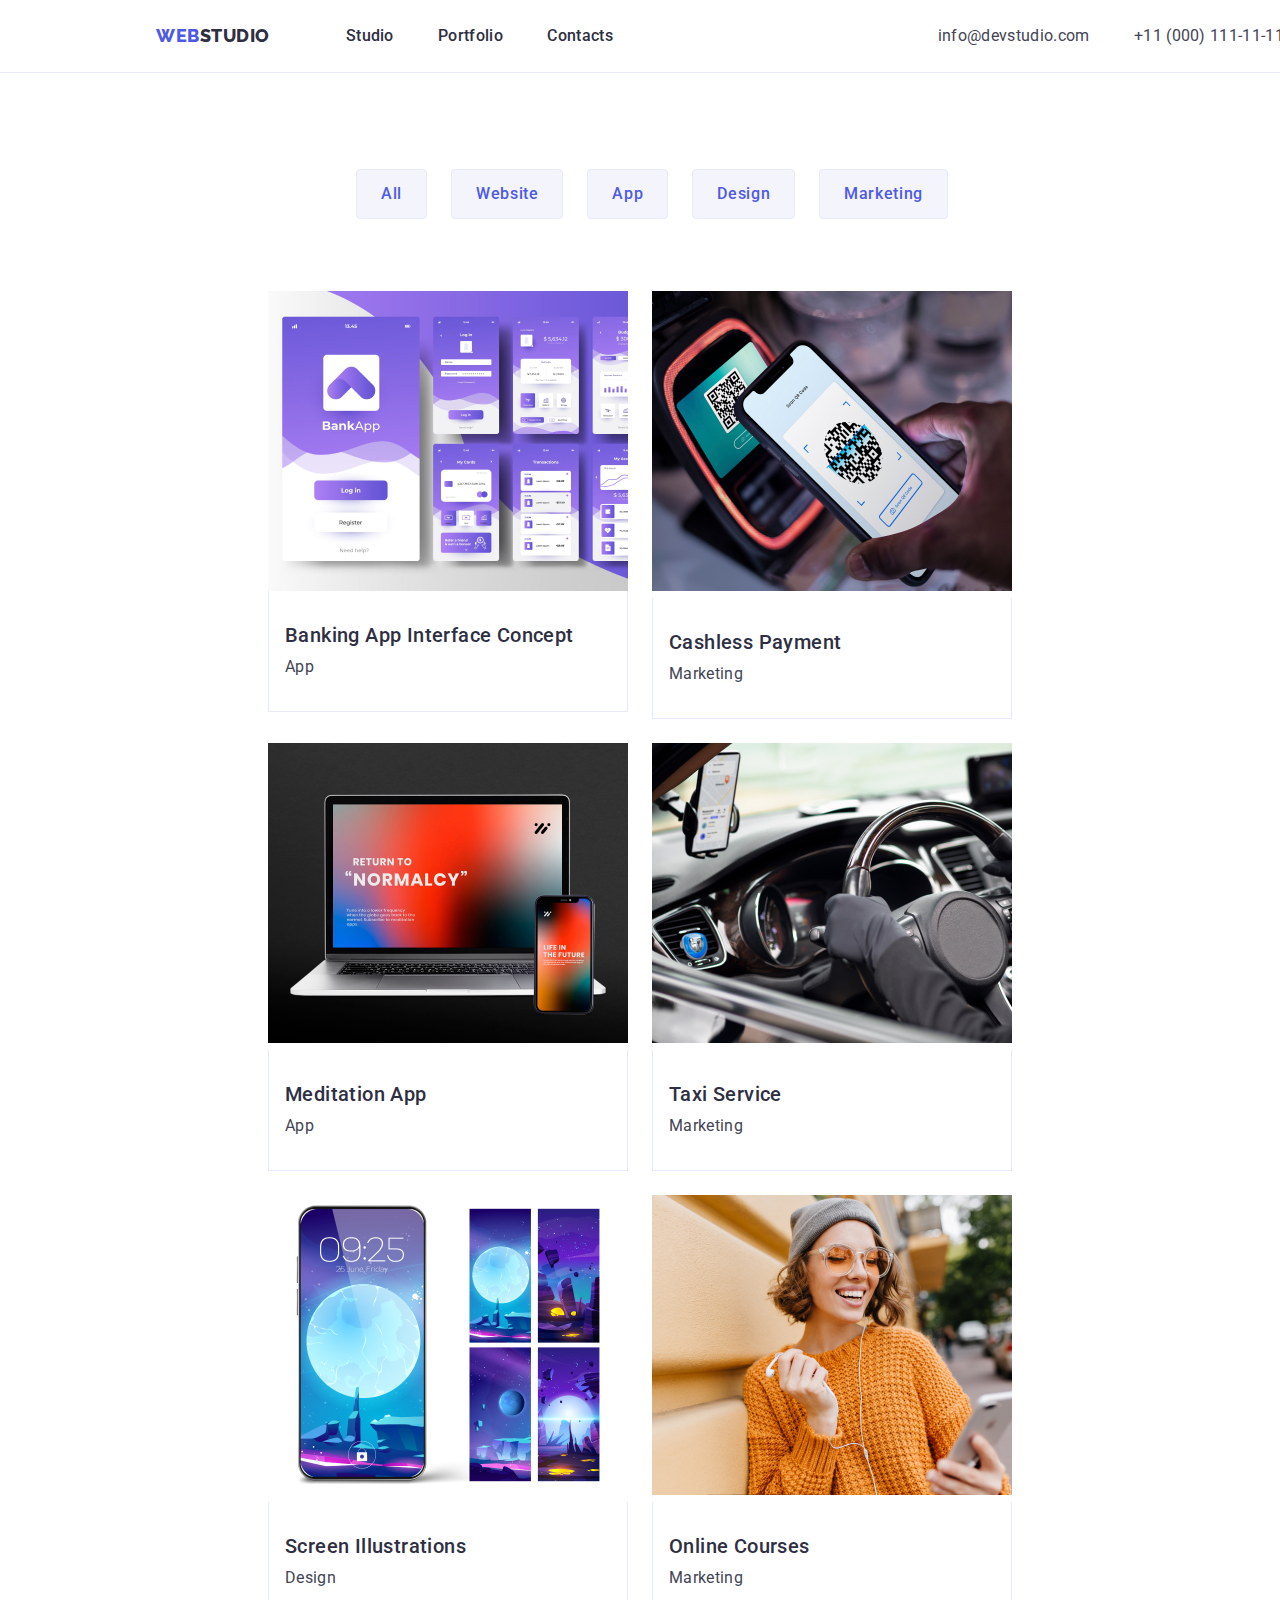
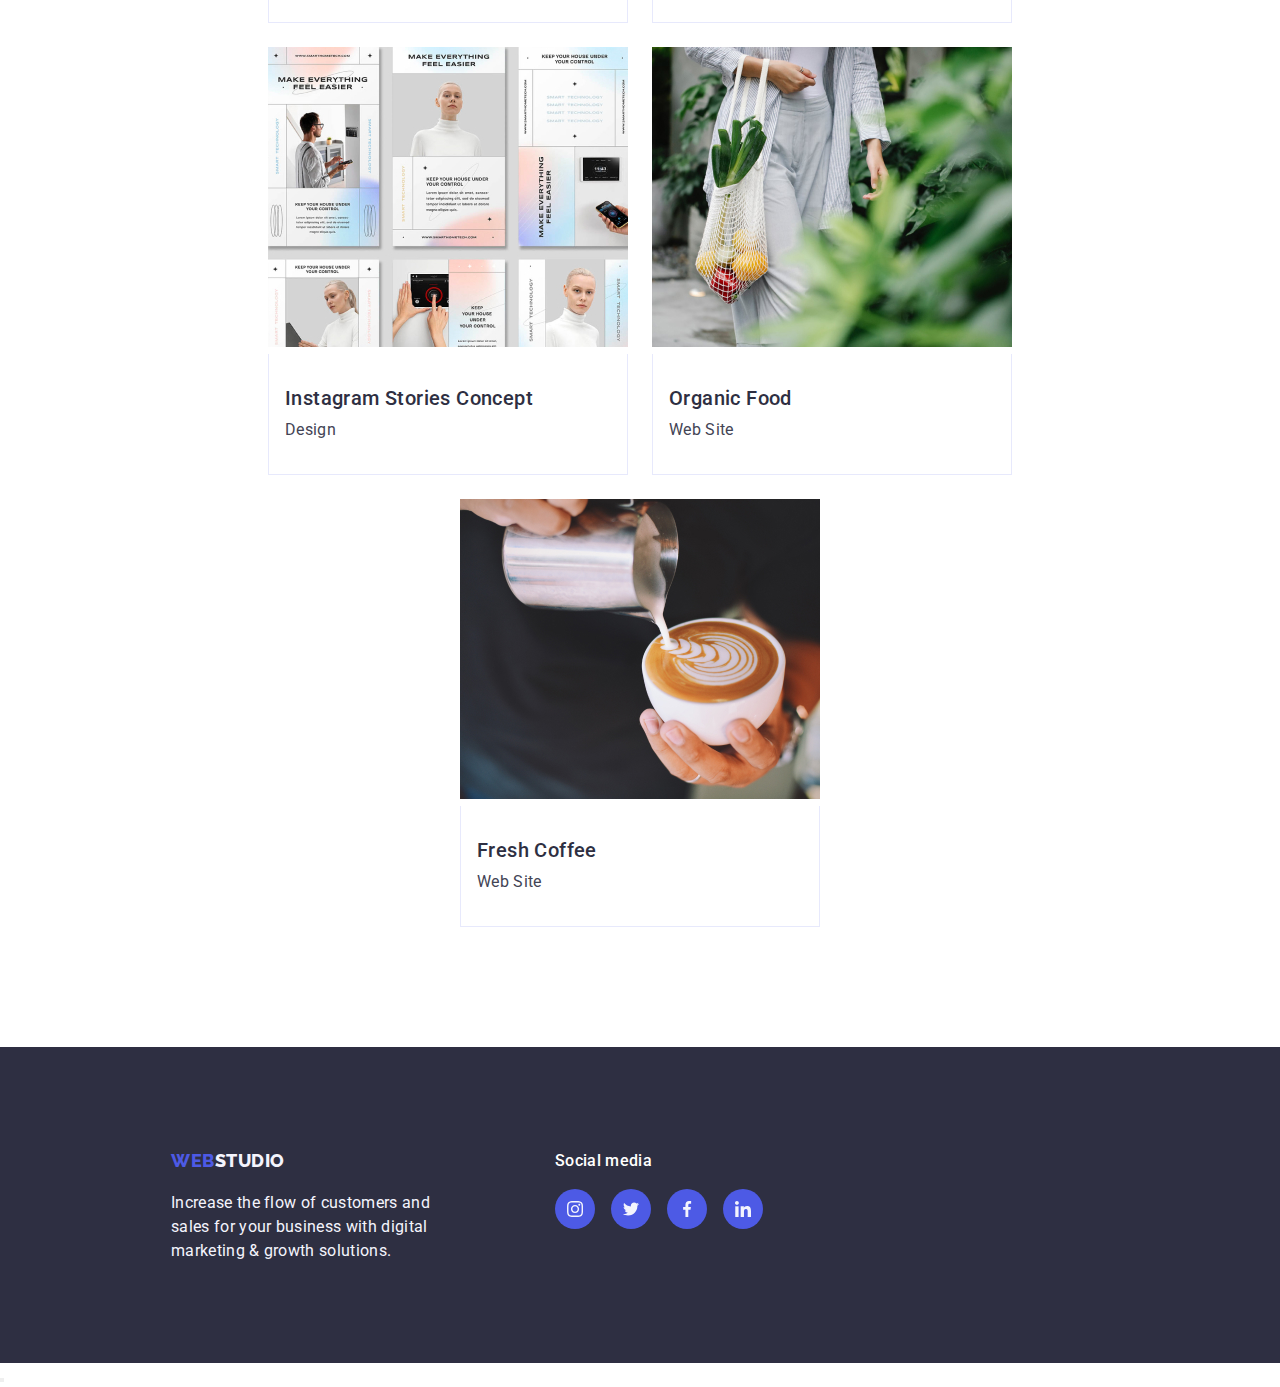
==== portfolio.html @ 7006b58b "portfolio card transition" ====
<!DOCTYPE html>
<html lang="en">

<head>
  <meta charset="UTF-8">
  <meta name="viewport" content="width=device-width, initial-scale=1.0">
  <link rel="stylesheet" href="/css/modern-normalize.css">
  <link rel="stylesheet" href="css/styles.css">

  <link rel="preconnect" href="https://fonts.googleapis.com">
  <link rel="preconnect" href="https://fonts.gstatic.com" crossorigin>
  <link
    href="https://fonts.googleapis.com/css2?family=Roboto:ital,wght@0,400;0,500;0,700;0,900;1,400;1,500;1,700;1,900&display=swap"
    rel="stylesheet">

  <link rel="preconnect" href="https://fonts.googleapis.com">
  <link rel="preconnect" href="https://fonts.gstatic.com" crossorigin>
  <link href="https://fonts.googleapis.com/css2?family=Raleway:wght@400;500;700;800&    display=swap" rel="stylesheet">


  <title>Portfolio</title>

</head>

<body>
  <header>
    <div class="container-header">
      <nav class="navigation-header">
        <a href="./index.html"><span class="navigation-logo-web">Web</span>Studio</a>
        <ul class="navigation-menu">
          <li class="navigation-list">
            <a href="./index.html">Studio</a>
          </li>
          <li class="navigation-list">
            <a href="./portfolio.html">Portfolio</a>
          </li>
          <li class="navigation-list">
            <a href="">Contacts</a>
          </li>
        </ul>
      </nav>
      <address class="address-section">
        <a href="mailto:info@devstudio.com">info@devstudio.com</a>
        <a href="tel:+110001111111">+11 (000) 111-11-11</a>
      </address>
    </div>
  </header>
  <main>
    <article>
      <!-- Filters -->
      <section>
        <ul class="filter">
          <li>
            <button type="button">All</button>
          </li>
          <li>
            <button type="button">Website</button>
          </li>
          <li>
            <button type="button">App</button>
          </li>
          <li>
            <button type="button">Design</button>
          </li>
          <li>
            <button type="button">Marketing</button>
          </li>
        </ul>
      </section>
      <!-- Project Card -->
      <section class="section-card">
        <div class="container">
          <ul class="card-menu">
            <li class="card-list">
              <figure class="card-list-figure">
                <img src="images/row1-a.jpg" alt="Banking App Interface Concept Photo">
                <figcaption>
                  14 Stylish and User-Friendly App Design Concepts · Task Manager App · Calorie Tracker App · Exotic
                  Fruit Ecommerce App · Cloud Storage App
                </figcaption>
              </figure>
              <div class="card-content">
                <h3>Banking App Interface Concept</h3>
                <p>App</p>
              </div>
            </li>
            <li class="card-list">
              <div class="card-list-content">
                <img src="images/row1-b.jpg" alt="Cashless Payment Photo">
                <div class="card-content">
                  <h3>Cashless Payment</h3>
                  <p>Marketing</p>
                </div>
              </div>
            </li>
            <li class="card-list">
              <div class="card-list-content">
                <img src="images/row1-c.jpg" alt="Meditation App Photo">
                <div class="card-content">
                  <h3>Meditation App</h3>
                  <p>App</p>
                </div>
              </div>
            </li>
            <li class="card-list">
              <div class="card-list-content">
                <img src="images/row2-a.jpg" alt="Taxi Service Photo">
                <div class="card-content">
                  <h3>Taxi Service</h3>
                  <p>Marketing</p>
                </div>
              </div>
            </li>
            <li class="card-list">
              <div class="card-list-content">
                <img src="images/row2-b.jpg" alt="Screen Illustrations Photo">
                <div class="card-content">
                  <h3>Screen Illustrations</h3>
                  <p>Design</p>
                </div>
              </div>
            </li>
            <li class="card-list">
              <div class="card-list-content">
                <img src="images/row2-c.jpg" alt="Online Courses Photo">
                <div class="card-content">
                  <h3>Online Courses</h3>
                  <p>Marketing</p>
                </div>
              </div>
            </li>
            <li class="card-list">
              <div class="card-list-content">
                <img src="images/row3-a.jpg" alt="Instagram Stories Concept Photo">
                <div class="card-content">
                  <h3>Instagram Stories Concept</h3>
                  <p>Design</p>
                </div>
              </div>
            </li>
            <li class="card-list">
              <div class="card-list-content">
                <img src="images/row3-b.jpg" alt="Organic Food Photo">
                <div class="card-content">
                  <h3>Organic Food</h3>
                  <p>Web Site</p>
                </div>
              </div>
            </li>
            <li class="card-list">
              <div class="card-list-content">
                <img src="images/row3-c.jpg" alt="Fresh Coffee Photo">
                <div class="card-content">
                  <h3>Fresh Coffee</h3>
                  <p>Web Site</p>
                </div>
              </div>
            </li>
          </ul>
        </div>
      </section>
  </main>
  <footer class="footer">
    <div class="container-footer">
      <div class="footer-box1">
        <a href="./index.html"><span class="footer-logo-web">Web</span>Studio</a>
        <p>Increase the flow of customers and sales for your business with digital marketing & growth solutions.</p>
      </div>

      <div class="footer-box2">
        <ul class="footer-icon-menu">
          <li class="footer-icon-list">
            <p>Social media</p>
            <ul class="footer-media-menu">
              <li class="footer-media-list-icon">
                <svg class="footer-media-icon">
                  <use href="images/icons.svg#instagram 2"></use>
                </svg>
              </li>
              <li class="footer-media-list-icon">
                <svg class="footer-media-icon">
                  <use href="/images/icons.svg#twitter 1"></use>
                </svg>
              </li>
              <li class="footer-media-list-icon">
                <svg class="footer-media-icon">
                  <use href="/images/icons.svg#facebook 1"></use>
                </svg>
              </li>
              <li class="footer-media-list-icon">
                <svg class="footer-media-icon">
                  <use href="/images/icons.svg#linkedin 1"></use>
                </svg>
              </li>
            </ul>
      </div>

      </li>
      </ul>
    </div>
  </footer>
  <div class="modal" data-modal="">
    <div class="modal-content">
      <button class="modal-close" data-modal-close=""></button>
    </div>

  </div>
</body>

</html>
---- css/styles.css ----
*,
*::before,
*::after {
  box-sizing: border-box;
  margin: 0;
  padding: 0;
}

:root {
  --navyblue: #2E2F42;
  --cloud: #f4f4fd;
  --ocean: #404bbf;
  --slate: #434455;
  --iris: #4d5ae5;
  --cornflower: #e7e9fc;
  --lightslate: #8E8F99;
  --green: #31D0AA;

}

body {
  font-family: "Roboto", sans-serif;
  font-size: 16px;
  color: var(--navyblue);
  line-height: 1.5rem;
  letter-spacing: 0.32px;
}

h1,
h2,
h3,
h4,
h5,
h6,
p {
  margin: 0;
  padding: 0;
}

.section {
  padding: 120px 0;
}

.container {
  padding: 0px 156px;
  max-width: 1440px;
  margin: 0 auto;
}

.address-section a:last-child,
.feature-list:last-child {
  margin-right: 0;
}

.feature-menu,
.services-menu,
.team-menu,
.customer-menu,
.card-menu,
.filter-menu {
  display: flex;
  flex-wrap: wrap;
  list-style: none;
  justify-content: center;
  align-items: flex-start;
  gap: 24px;
}

.feature-list,
.card-list,
.team-list {
  flex-basis: calc((100% - 72px) / 4);
}

/* Header: Navigation container section  */
.container-header {
  display: flex;
  border-bottom: 1px solid var(--cornflower);
  padding: 24px 156px;
  width: 1440px;
  margin: 0 auto;
}

.navigation-header {
  display: flex;
}

/* Navigation Section  */
.navigation-header>a {
  color: var(--navyblue);
  text-decoration: none;
  font-family: Raleway;
  font-size: 18px;
  font-weight: 800;
  line-height: 1.313rem;
  letter-spacing: 0.54px;
  text-transform: uppercase;
  margin-right: 76px;
}

.navigation-logo-web {
  color: var(--iris, #4d5ae5);
  font-family: Raleway;
  font-size: 18px;
  font-weight: 800;
  line-height: 1.313em;
  letter-spacing: 0.54px;
  text-transform: uppercase;
}

.navigation-menu {
  list-style: none;
}

.navigation-list {
  display: inline-block;
}

.navigation-list:not(:last-child) {
  margin-right: 40px;
}

.navigation-list a {
  text-decoration: none;
  color: var(--navyblue, #2e2f42);
  font-weight: 500;
}

.navigation-list a:hover {
  color: var(--ocean, #404bbf);
}

.address-section {
  margin-left: auto;
}

.address-section a {
  color: var(--slate, #434455);
  font-style: normal;
  line-height: 1.5rem;
  letter-spacing: 0.32px;
  text-decoration: none;
  margin-right: 40px;
}

.address-section a:hover {
  color: var(--ocean, #404bbf);
}

/* Hero container section  */
.section-hero {
  background: linear-gradient(rgba(46, 47, 66, .70),
      rgba(46, 47, 66, .70)),
    url('/images/people-office.jpg');
  background-size: cover;
  background-repeat: no-repeat;
  padding: 188px 0;
}

.hero {
  justify-content: center;
  text-align: center;
  align-items: center;
}

.hero-title {
  text-align: center;
  font-size: 56px;
  font-weight: 700;
  line-height: 3.75rem;
  letter-spacing: 1.12px;
  text-transform: capitalize;
  color: var(--white, #fff);
  margin-bottom: 48px;
}

.hero-title span {
  text-transform: lowercase;
}

.hero-button {
  color: var(--white, #fff);
  font-family: "Roboto", sans-serif;
  font-size: 16px;
  font-weight: 500;
  line-height: 1.5rem;
  letter-spacing: 0.64px;
  border-radius: 4px;
  border-style: none;
  background-color: var(--iris);
  box-shadow: 0px 4px 4px 0px rgba(0, 0, 0, 0.15);
  cursor: pointer;
  padding: 16px 32px;
  text-transform: capitalize;
  left: 636px;
}

.hero-button:hover {
  background: var(--ocean);
}

/* Index: Section 1 (Feature) */
.section-feature {
  padding-top: 120px;
}

.container-feature-icon {
  background-color: var(--cloud);
  text-align: center;
}

.feature-icons {
  width: 64px;
  height: 64px;
  margin: 24px 0px;
}

.feature-list h3 {
  color: var(--navyblue);
  font-size: 20px;
  font-weight: 500;
  letter-spacing: 0.4px;
  text-align: left;
  margin: 8px 0;
}

.feature-list p {
  color: var(--slate, #434455);
  margin: 8px 0px 0px;
}

/* Index: Section 2 (What we are doing) */
.services {
  padding-bottom: 120px;
}

.services-title {
  font-size: 36px;
  font-weight: 700;
  line-height: 2.5em;
  letter-spacing: 0.72px;
  text-align: center;
  margin-bottom: 72px;
  text-transform: capitalize;
}

.services-list {
  flex-shrink: 1;
  flex-basis: calc((100% - 72px) / 3);
}

.services-list img {
  border: 1px solid var(--CORNFLOWER, #E7E9FC);
  width: 360px;
}

/* Index: Section 3 (Our Team) */
.section-team {
  text-align: center;
  background-color: var(--cloud);
  padding: 120px 0px;
}

.team-title {
  font-size: 36px;
  font-weight: 700;
  line-height: 2.5rem;
  letter-spacing: 0.72px;
  margin-bottom: 72px;
  text-align: center;
  text-transform: capitalize;
}

.team-list {
  border-radius: 0px 0px 4px 4px;
  background: var(--white, #fff);
  box-shadow: 0px 2px 1px 0px rgba(46, 47, 66, 0.08),
    0px 1px 1px 0px rgba(46, 47, 66, 0.16),
    0px 1px 6px 0px rgba(46, 47, 66, 0.08);
}


.team-list h3 {
  margin-top: 32px;
  font-size: 20px;
  font-weight: 500;
  letter-spacing: 0.4px;
}

.team-list p {
  margin: 8px 0px;
  color: var(--slate);
}


.social-media-menu {
  list-style: none;
  display: flex;
  justify-content: center;
  align-items: center;
  gap: 24px;
  padding-bottom: 32px;
}

.social-media-list-icon {
  background-color: var(--iris);
  border-radius: 50%;
}

.social-media-list-icon:hover {
  background: var(--ocean);
  cursor: pointer;
}

.social-media-icon {
  display: flex;
  width: 40px;
  height: 40px;
  padding: 12px;
  fill: var(--cloud);
}

.social-media-icon:last-child {
  margin-right: 0px;
}

/* Index: Section Customers */
.customer-title {
  font-size: 36px;
  font-weight: 700;
  line-height: 2.5em;
  letter-spacing: 0.72px;
  text-align: center;
  margin-bottom: 72px;
  text-transform: capitalize;
}

.customer-list {
  flex-basis: calc((100% - 120px) / 6);
}

.customer-icon {
  width: 168px;
  height: 88px;
  border-radius: 4px;
  border: 1px solid var(--lightslate);
  fill: var(--lightslate);
}

.customer-icon:hover {
  border: 1px solid var(--ocean);
  fill: var(--ocean);
}

/* Portfolio: Project Card Section */
.filter {
  display: flex;
  list-style-type: none;
  width: 100%;
  padding: 96px 15px 72px;
  justify-content: center;
  align-items: center;
  margin: 0;
}

.filter button {
  cursor: pointer;
  border-radius: 4px;
  border: 1px solid var(--cornflower, #e7e9fc);
  background: var(--cloud, #f4f4fd);
  padding: 12px 24px;
  margin-left: 24px;
  text-align: center;
  color: var(--iris, #4d5ae5);
  font-family: "Roboto", sans-serif;
  font-size: 16px;
  font-weight: 500;
  line-height: 1.5rem;
  letter-spacing: 0.64px;
}

.filter button:hover {
  color: var(--white, #fff);
  border-radius: 4px;
  background: var(--ocean, #404bbf);
  box-shadow: 0px 2px 2px 0px rgba(0, 0, 0, 0.12),
    0px 2px 1px 0px rgba(0, 0, 0, 0.08), 0px 3px 1px 0px rgba(0, 0, 0, 0.1);
}

.section-card {
  padding-bottom: 120px;
}

.card-list {}

.card-list img {
  width: 360px;
}

.card-list:hover {
  cursor: pointer;
  background: var(--WHITE, #FFF);
  box-shadow: 0px 2px 1px 0px rgba(46, 47, 66, 0.08), 0px 1px 1px 0px rgba(46, 47, 66, 0.16), 0px 1px 6px 0px rgba(46, 47, 66, 0.08);
}

.card-list-figure {
  position: relative;
  width: 100%;
  height: 300px;
  overflow: hidden;
}

.card-list-figure figcaption {
  position: absolute;
  top: 0;
  left: 0;
  width: 100%;
  height: 100%;
  background-color: rgba(77, 90, 229, 1);
  padding: 0 32px;
  color: var(--cloud);
  text-align: left;
  align-items: center;
  display: flex;
  transition: transform 1s ease-out;
  transform: translateY(100%);
}

.card-list:hover figcaption {
  transform: translateY(0);
}
.card-content {
  border-left: 1px solid var(--cornflower, #e7e9fc);
  border-right: 1px solid var(--cornflower, #e7e9fc);
  border-bottom: 1px solid var(--cornflower, #e7e9fc);
  background: var(--white, #fff);
  padding: 32px 16px;
}

.card-content h3 {
  font-size: 20px;
  font-weight: 500;
  letter-spacing: 0.4px;
}

.card-content p {
  padding-top: 8px;
  color: var(--slate);
}

.footer {
  display: flex;
  background-color: var(--navyblue);
  padding: 101.5px 15px 100px;
}

.container-footer {
  display: flex;
  padding: 0 156px;
  width: 1440px;
  margin: 0 auto;
}

.footer-logo-web {
  color: var(--iris, #4d5ae5);
  font-family: Raleway;
  font-size: 18px;
  font-style: normal;
  font-weight: 800;
  line-height: 1.313em;
  letter-spacing: 0.54px;
  text-transform: uppercase;
}

.footer-box1>a {
  color: var(--cloud, #f4f4fd);
  font-family: Raleway;
  font-size: 18px;
  font-weight: 800;
  line-height: 1.313rem;
  letter-spacing: 0.54px;
  text-transform: uppercase;
  text-decoration: none;
}

.container-footer p {
  color: var(--cloud);
  text-decoration: none;
  width: 264px;
  text-align: left;
  margin-top: 17.5px;
}

.footer-container {
  display: flex;
  color: var(--cloud);
}

.footer-icon-menu {
  display: flex;
  list-style: none;
  justify-content: center;
  align-items: flex-start;
}

.footer-icon-list p {
  color: var(--WHITE, #FFF);
  font-weight: 500;
  letter-spacing: 0.32px;
  margin: 0 120px 16px;
}

.footer-box2 {
  width: 264px;
  margin-left: 120px;
}

.footer-media-menu {
  display: flex;
  list-style: none;
  align-items: center;
  align-content: center;
  gap: 16px;
  margin-left: 120px;

}

.footer-media-list-icon {
  align-items: center;
  border-radius: 50%;
  background-color: var(--iris);
}

.footer-media-list-icon:hover {
  background: var(--green);
  cursor: pointer;
}

.footer-media-icon {
  display: flex;
  width: 40px;
  height: 40px;
  padding: 12px 12px;
  fill: var(--cloud);
}
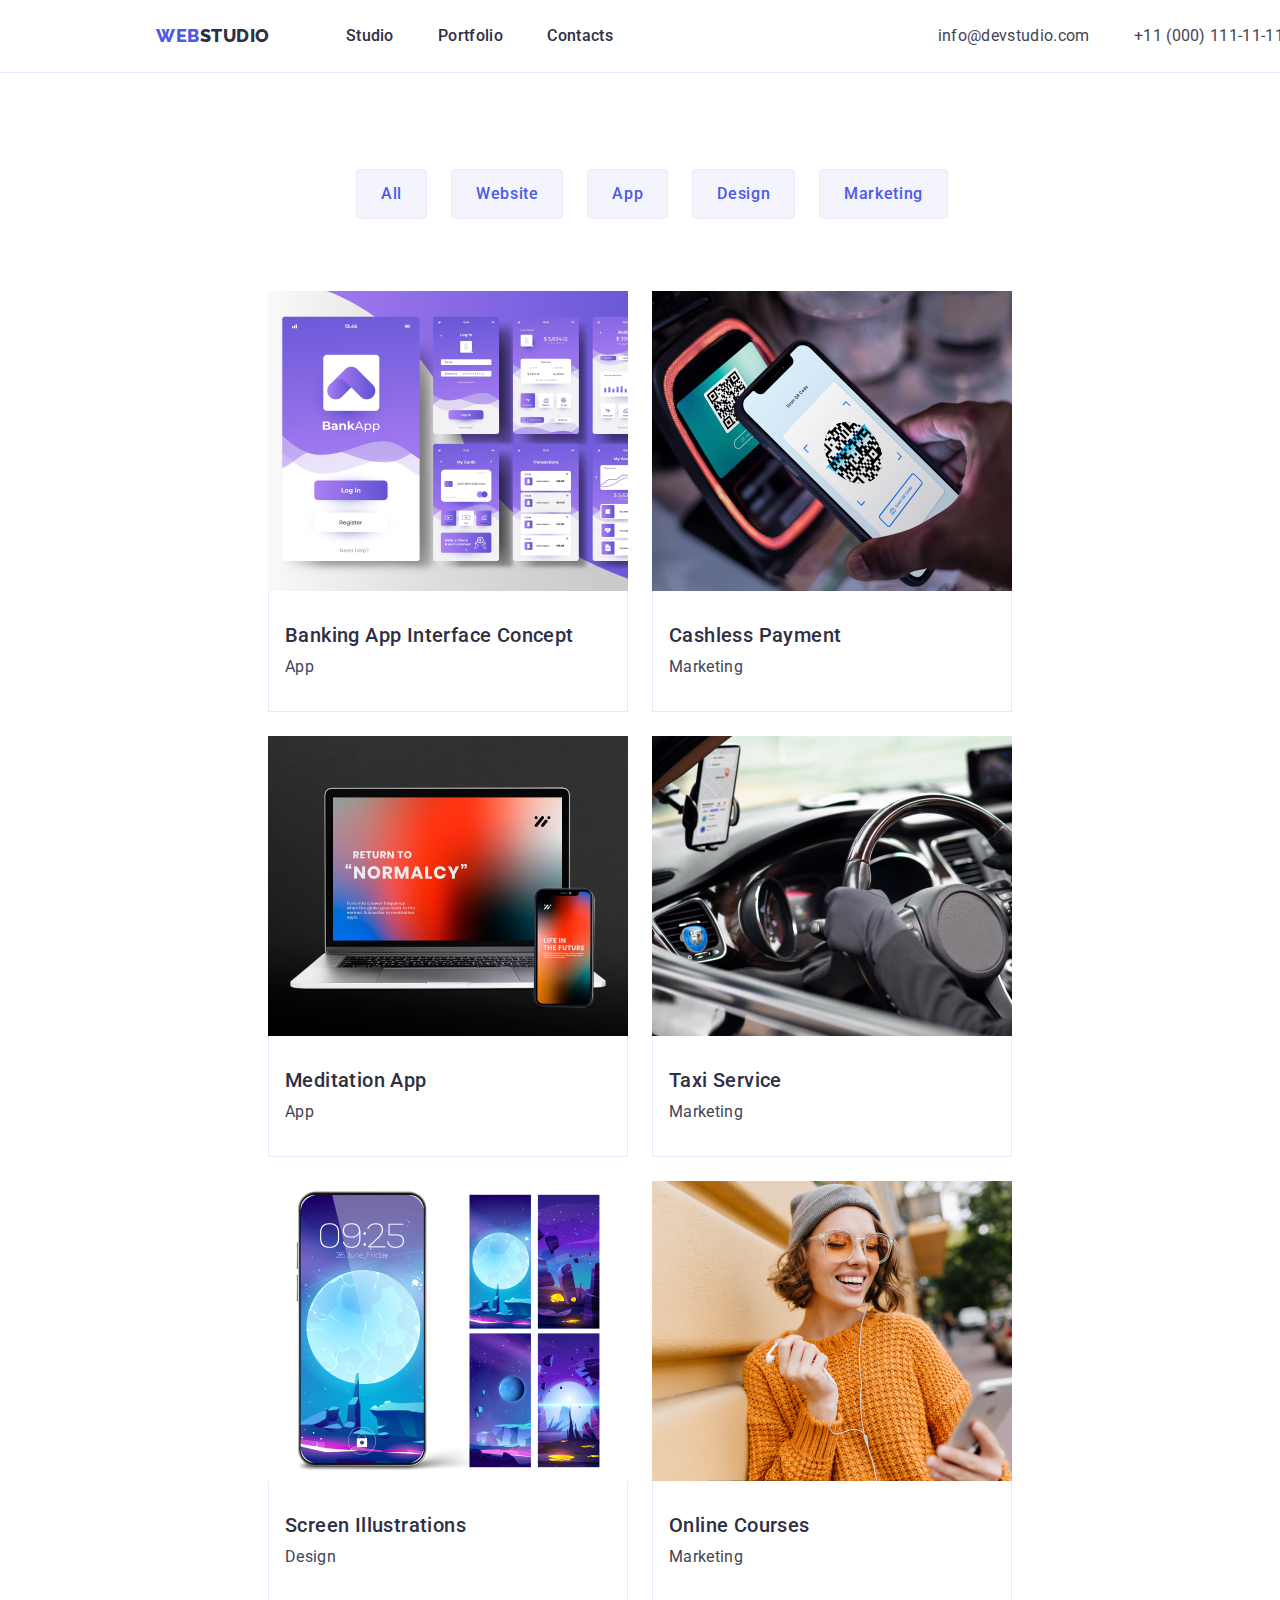
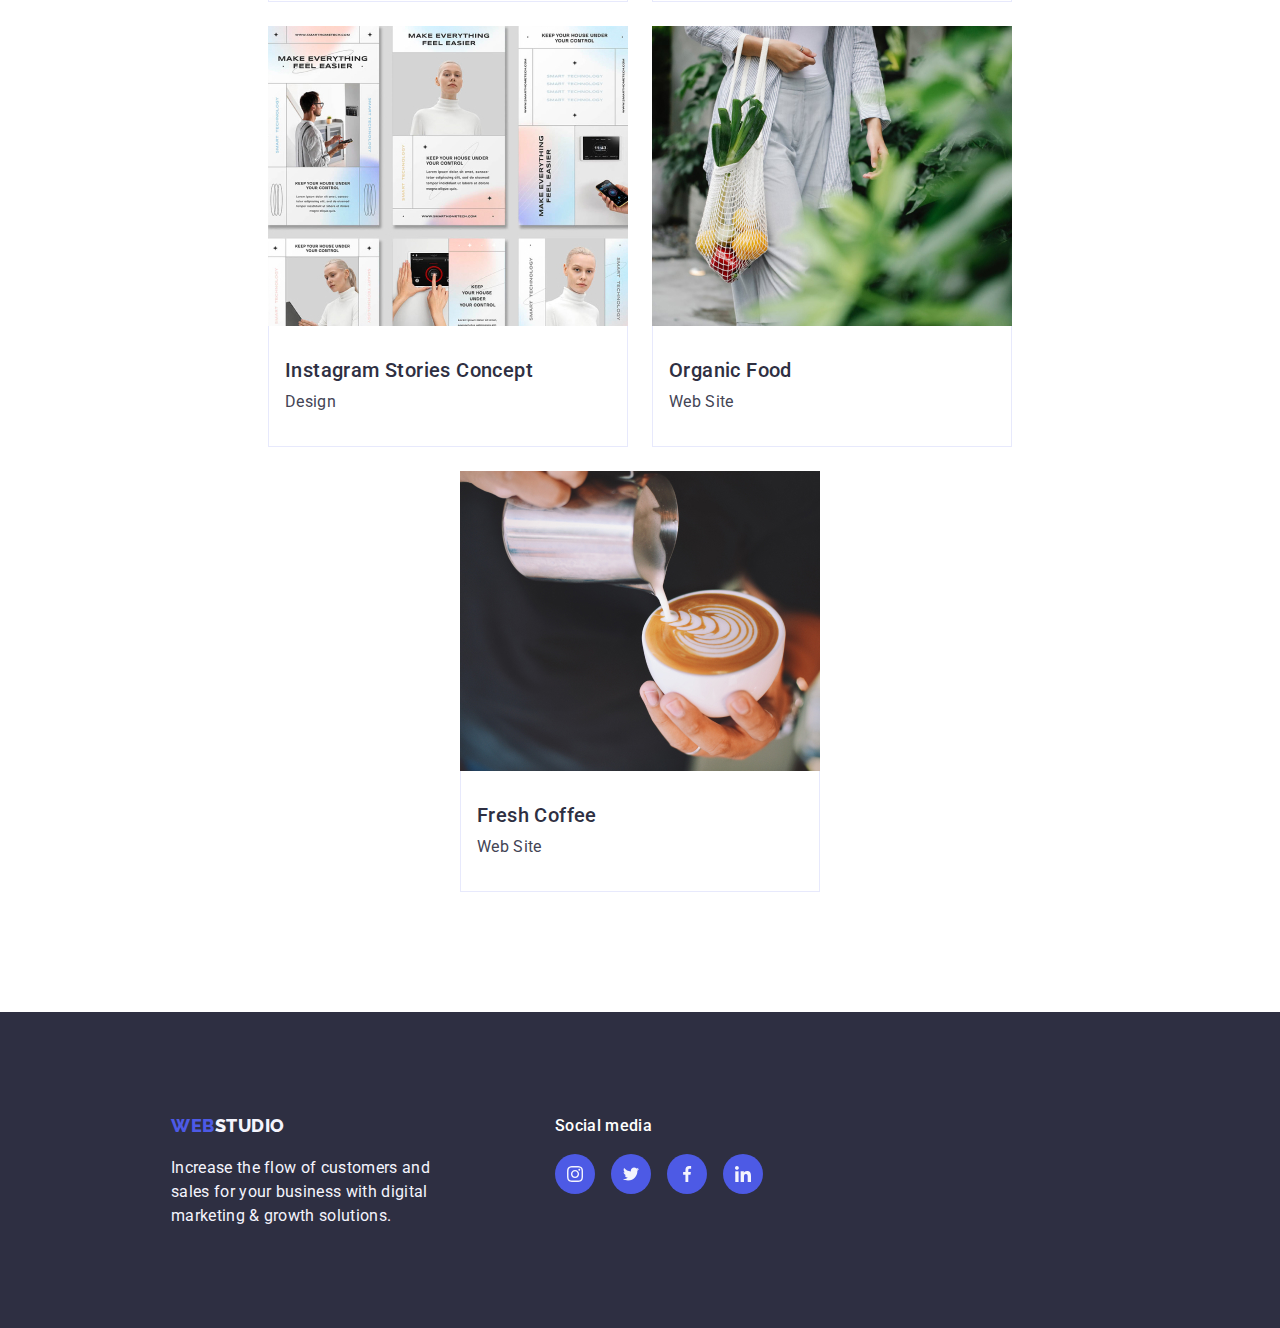
==== commit 43d3f24d: "modal transition" ====
--- a/portfolio.html
+++ b/portfolio.html
@@ -85,76 +85,113 @@
               </div>
             </li>
             <li class="card-list">
-              <div class="card-list-content">
+              <figure class="card-list-figure">
                 <img src="images/row1-b.jpg" alt="Cashless Payment Photo">
-                <div class="card-content">
-                  <h3>Cashless Payment</h3>
-                  <p>Marketing</p>
-                </div>
-              </div>
-            </li>
-            <li class="card-list">
-              <div class="card-list-content">
+                <figcaption>
+                  14 Stylish and User-Friendly App Design Concepts · Task Manager App · Calorie Tracker App · Exotic
+                  Fruit Ecommerce App · Cloud Storage App
+                </figcaption>
+              </figure>
+              <div class="card-content">
+                <h3>Cashless Payment</h3>
+                <p>Marketing</p>
+              </div>
+
+            </li>
+            <li class="card-list">
+              <figure class="card-list-figure">
                 <img src="images/row1-c.jpg" alt="Meditation App Photo">
-                <div class="card-content">
-                  <h3>Meditation App</h3>
-                  <p>App</p>
-                </div>
-              </div>
-            </li>
-            <li class="card-list">
-              <div class="card-list-content">
+                <figcaption>
+                  14 Stylish and User-Friendly App Design Concepts · Task Manager App · Calorie Tracker App · Exotic
+                  Fruit Ecommerce App · Cloud Storage App
+                </figcaption>
+              </figure>
+              <div class="card-content">
+                <h3>Meditation App</h3>
+                <p>App</p>
+              </div>
+            </li>
+            <li class="card-list">
+              <figure class="card-list-figure">
                 <img src="images/row2-a.jpg" alt="Taxi Service Photo">
-                <div class="card-content">
-                  <h3>Taxi Service</h3>
-                  <p>Marketing</p>
-                </div>
-              </div>
-            </li>
-            <li class="card-list">
-              <div class="card-list-content">
+                <figcaption>
+                  14 Stylish and User-Friendly App Design Concepts · Task Manager App · Calorie Tracker App · Exotic
+                  Fruit Ecommerce App · Cloud Storage App
+                </figcaption>
+              </figure>
+              <div class="card-content">
+                <h3>Taxi Service</h3>
+                <p>Marketing</p>
+              </div>
+
+            </li>
+            <li class="card-list">
+              <figure class="card-list-figure">
                 <img src="images/row2-b.jpg" alt="Screen Illustrations Photo">
-                <div class="card-content">
-                  <h3>Screen Illustrations</h3>
-                  <p>Design</p>
-                </div>
-              </div>
-            </li>
-            <li class="card-list">
-              <div class="card-list-content">
+                <figcaption>
+                  14 Stylish and User-Friendly App Design Concepts · Task Manager App · Calorie Tracker App · Exotic
+                  Fruit Ecommerce App · Cloud Storage App
+                </figcaption>
+              </figure>
+              <div class="card-content">
+                <h3>Screen Illustrations</h3>
+                <p>Design</p>
+              </div>
+
+            </li>
+            <li class="card-list">
+              <figure class="card-list-figure">
                 <img src="images/row2-c.jpg" alt="Online Courses Photo">
-                <div class="card-content">
-                  <h3>Online Courses</h3>
-                  <p>Marketing</p>
-                </div>
-              </div>
-            </li>
-            <li class="card-list">
-              <div class="card-list-content">
+                <figcaption>
+                  14 Stylish and User-Friendly App Design Concepts · Task Manager App · Calorie Tracker App · Exotic
+                  Fruit Ecommerce App · Cloud Storage App
+                </figcaption>
+              </figure>
+              <div class="card-content">
+                <h3>Online Courses</h3>
+                <p>Marketing</p>
+              </div>
+            </li>
+            <li class="card-list">
+              <figure class="card-list-figure">
                 <img src="images/row3-a.jpg" alt="Instagram Stories Concept Photo">
-                <div class="card-content">
-                  <h3>Instagram Stories Concept</h3>
-                  <p>Design</p>
-                </div>
-              </div>
-            </li>
-            <li class="card-list">
-              <div class="card-list-content">
+                <figcaption>
+                  14 Stylish and User-Friendly App Design Concepts · Task Manager App · Calorie Tracker App · Exotic
+                  Fruit Ecommerce App · Cloud Storage App
+                </figcaption>
+              </figure>
+              <div class="card-content">
+                <h3>Instagram Stories Concept</h3>
+                <p>Design</p>
+              </div>
+
+            </li>
+            <li class="card-list">
+              <figure class="card-list-figure">
                 <img src="images/row3-b.jpg" alt="Organic Food Photo">
-                <div class="card-content">
-                  <h3>Organic Food</h3>
-                  <p>Web Site</p>
-                </div>
-              </div>
-            </li>
-            <li class="card-list">
-              <div class="card-list-content">
+                <figcaption>
+                  14 Stylish and User-Friendly App Design Concepts · Task Manager App · Calorie Tracker App · Exotic
+                  Fruit Ecommerce App · Cloud Storage App
+                </figcaption>
+              </figure>
+              <div class="card-content">
+                <h3>Organic Food</h3>
+                <p>Web Site</p>
+              </div>
+            </li>
+            <li class="card-list">
+              <figure class="card-list-figure">
                 <img src="images/row3-c.jpg" alt="Fresh Coffee Photo">
-                <div class="card-content">
-                  <h3>Fresh Coffee</h3>
-                  <p>Web Site</p>
-                </div>
-              </div>
+                <figcaption>
+                  14 Stylish and User-Friendly App Design Concepts · Task Manager App · Calorie Tracker App · Exotic
+                  Fruit Ecommerce App · Cloud Storage App
+                </figcaption>
+              </figure>
+              <div class="card-content">
+                <h3>Fresh Coffee</h3>
+                <p>Web Site</p>
+              </div>
+
             </li>
           </ul>
         </div>
@@ -174,22 +211,22 @@
             <ul class="footer-media-menu">
               <li class="footer-media-list-icon">
                 <svg class="footer-media-icon">
-                  <use href="images/icons.svg#instagram 2"></use>
-                </svg>
-              </li>
-              <li class="footer-media-list-icon">
-                <svg class="footer-media-icon">
-                  <use href="/images/icons.svg#twitter 1"></use>
-                </svg>
-              </li>
-              <li class="footer-media-list-icon">
-                <svg class="footer-media-icon">
-                  <use href="/images/icons.svg#facebook 1"></use>
-                </svg>
-              </li>
-              <li class="footer-media-list-icon">
-                <svg class="footer-media-icon">
-                  <use href="/images/icons.svg#linkedin 1"></use>
+                  <use href="./images/icons.svg#instagram 2"></use>
+                </svg>
+              </li>
+              <li class="footer-media-list-icon">
+                <svg class="footer-media-icon">
+                  <use href="./images/icons.svg#twitter 1"></use>
+                </svg>
+              </li>
+              <li class="footer-media-list-icon">
+                <svg class="footer-media-icon">
+                  <use href="./images/icons.svg#facebook 1"></use>
+                </svg>
+              </li>
+              <li class="footer-media-list-icon">
+                <svg class="footer-media-icon">
+                  <use href="./images/icons.svg#linkedin 1"></use>
                 </svg>
               </li>
             </ul>
@@ -199,12 +236,6 @@
       </ul>
     </div>
   </footer>
-  <div class="modal" data-modal="">
-    <div class="modal-content">
-      <button class="modal-close" data-modal-close=""></button>
-    </div>
-
-  </div>
 </body>
 
 </html>--- a/css/styles.css
+++ b/css/styles.css
@@ -15,7 +15,8 @@
   --cornflower: #e7e9fc;
   --lightslate: #8E8F99;
   --green: #31D0AA;
-
+  --transition-duration: .250ms;
+  --hover-timing: cubic-bezier(0.4, 0, 0.2, 1);
 }
 
 body {
@@ -151,16 +152,11 @@
 .section-hero {
   background: linear-gradient(rgba(46, 47, 66, .70),
       rgba(46, 47, 66, .70)),
-    url('/images/people-office.jpg');
+    url('../images/people-office.jpg');
   background-size: cover;
   background-repeat: no-repeat;
   padding: 188px 0;
-}
-
-.hero {
-  justify-content: center;
-  text-align: center;
-  align-items: center;
+  text-align: center;
 }
 
 .hero-title {
@@ -391,15 +387,17 @@
   padding-bottom: 120px;
 }
 
-.card-list {}
-
 .card-list img {
   width: 360px;
 }
 
-.card-list:hover {
+.card-list {
   cursor: pointer;
   background: var(--WHITE, #FFF);
+  transition: box-shadow var(--transition-duration) cubic-bezier(0.4, 0, 0.2, 1);
+}
+
+.card-list:hover {
   box-shadow: 0px 2px 1px 0px rgba(46, 47, 66, 0.08), 0px 1px 1px 0px rgba(46, 47, 66, 0.16), 0px 1px 6px 0px rgba(46, 47, 66, 0.08);
 }
 
@@ -416,19 +414,21 @@
   left: 0;
   width: 100%;
   height: 100%;
-  background-color: rgba(77, 90, 229, 1);
+  background-color: rgba(77, 90, 229, .9);
   padding: 0 32px;
   color: var(--cloud);
   text-align: left;
   align-items: center;
   display: flex;
-  transition: transform 1s ease-out;
+  transition: transform var(--transition-duration) cubic-bezier(0.4, 0, 0.2, 1);
   transform: translateY(100%);
+  will-change: transform;
 }
 
 .card-list:hover figcaption {
   transform: translateY(0);
 }
+
 .card-content {
   border-left: 1px solid var(--cornflower, #e7e9fc);
   border-right: 1px solid var(--cornflower, #e7e9fc);
@@ -542,4 +542,50 @@
   height: 40px;
   padding: 12px 12px;
   fill: var(--cloud);
+}
+
+.modal {
+  background-color: rgba(0, 0, 0, 0.5);
+  position: fixed;
+  display: flex;
+  align-items: center;
+  justify-content: center;
+  width: 100%;
+  height: 100%;
+  top: 0px;
+  left: 0px;
+  /* pointer-events: auto; */
+  opacity: 1;
+  /* transition: visibility, 1s; */
+  transition-property: visibility, opacity;
+  transition-duration: 1s;
+}
+
+.modal.is-hidden {
+  visibility: hidden;
+  opacity: 0;
+  /* pointer-events: auto; */
+}
+
+.modal-content {
+  position: relative;
+  width: 408px;
+  height: 584px;
+  background-color: white;
+  box-shadow: 0px 2px 1px 0px rgba(0, 0, 0, 0.20), 0px 1px 3px 0px rgba(0, 0, 0, 0.12), 0px 1px 1px 0px rgba(0, 0, 0, 0.14);
+  border-radius: 4px;
+}
+
+.modal-close {
+  display: flex;
+  /* align-items: center; */
+  justify-content: center;
+  /* background-color: var(--CORNFLOWER); */
+  border: 0px;
+  border-radius: 12px;
+  width: 24px;
+  height: 24px;
+  position: absolute;
+  left: 100%;
+  top: 0px;
 }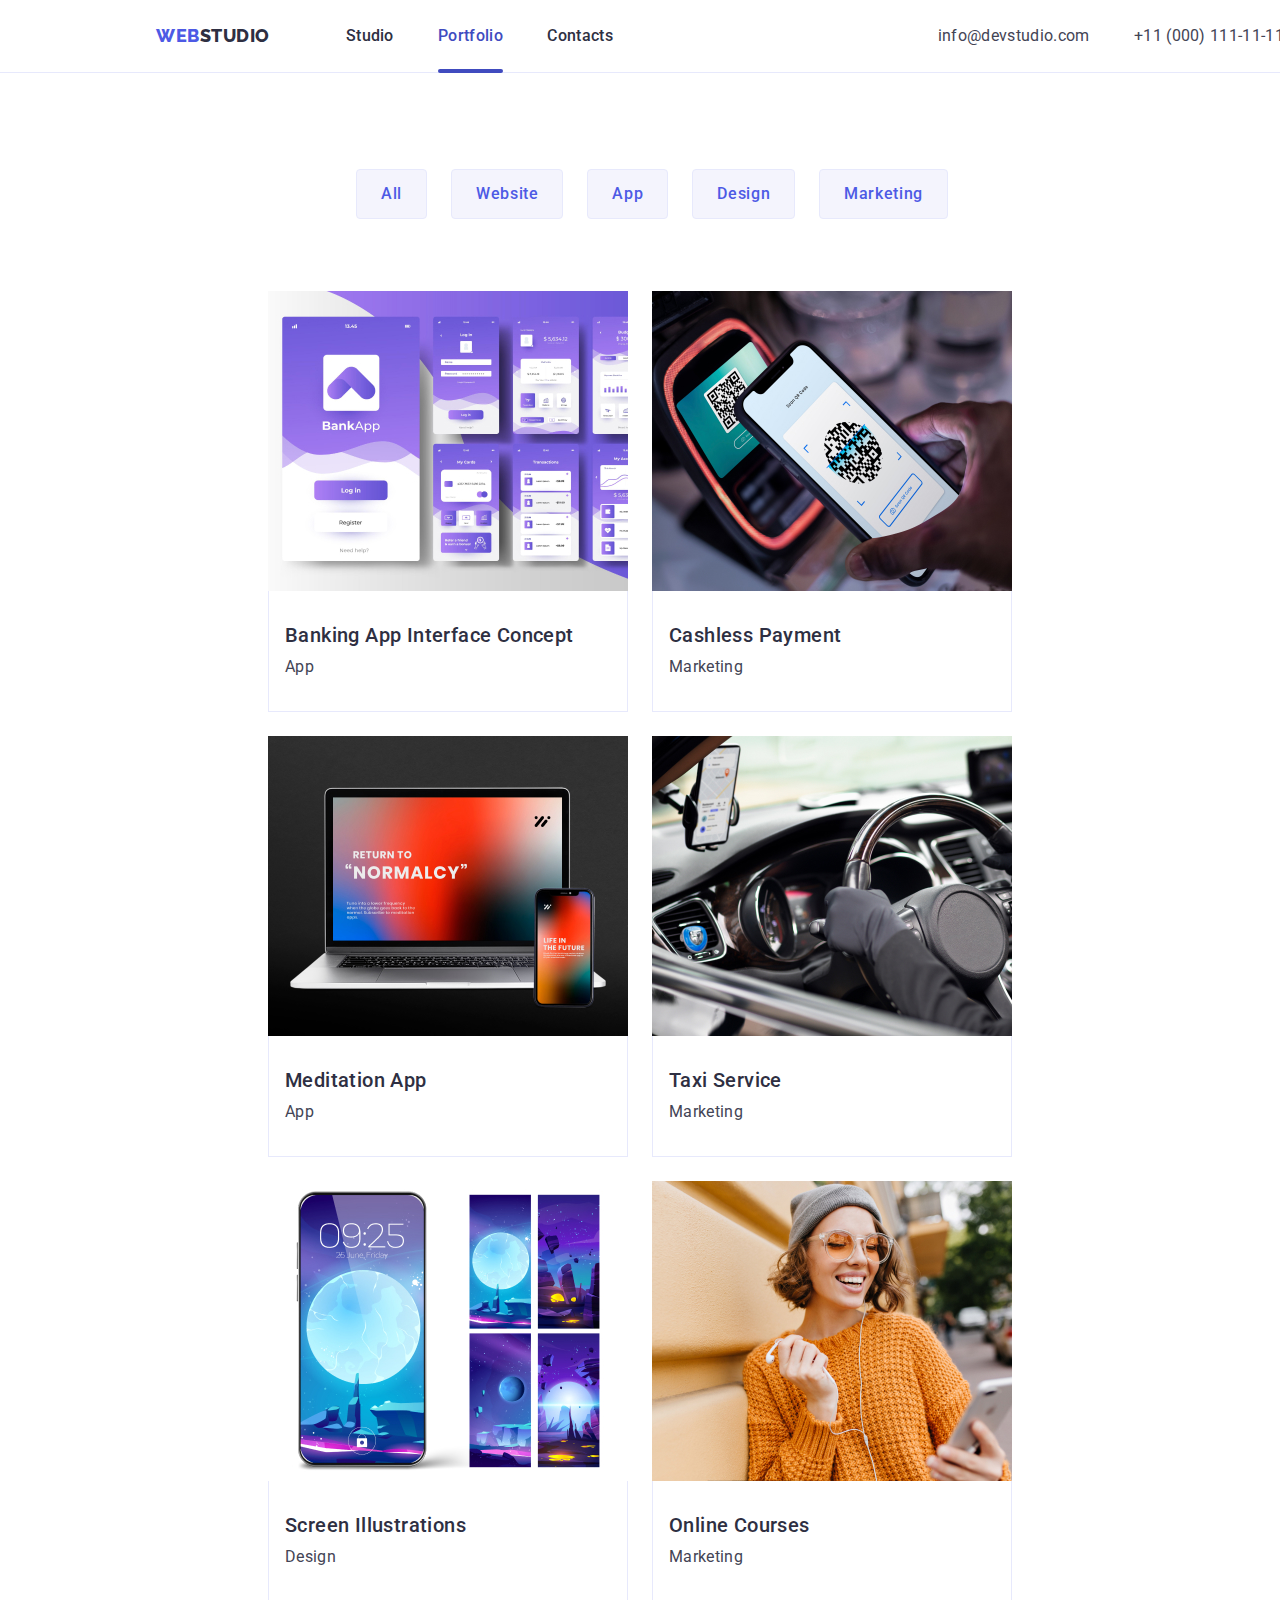
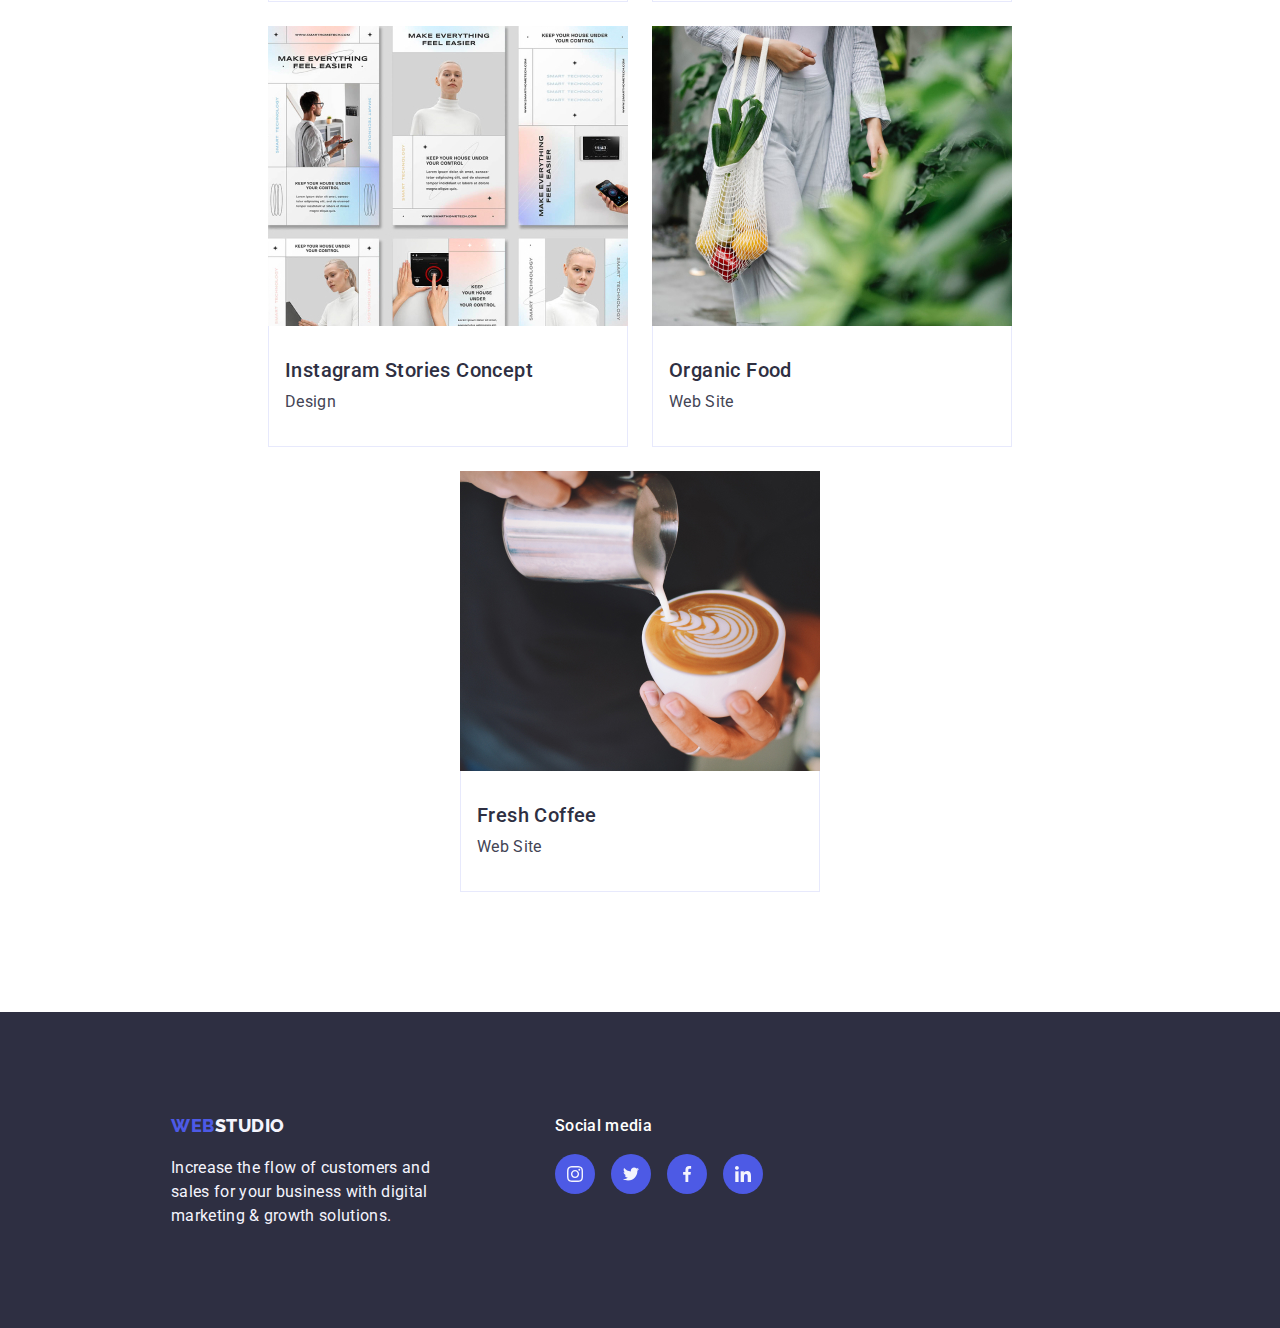
==== commit 0e2a6baf: "animation social network cards" ====
--- a/portfolio.html
+++ b/portfolio.html
@@ -32,7 +32,7 @@
             <a href="./index.html">Studio</a>
           </li>
           <li class="navigation-list">
-            <a href="./portfolio.html">Portfolio</a>
+            <a class="active" href="./portfolio.html">Portfolio</a>
           </li>
           <li class="navigation-list">
             <a href="">Contacts</a>
--- a/css/styles.css
+++ b/css/styles.css
@@ -15,8 +15,8 @@
   --cornflower: #e7e9fc;
   --lightslate: #8E8F99;
   --green: #31D0AA;
-  --transition-duration: .250ms;
-  --hover-timing: cubic-bezier(0.4, 0, 0.2, 1);
+  --transition-duration: 250ms;
+  --cubic-bezier: (0.4, 0, 0.2, 1);
 }
 
 body {
@@ -75,6 +75,7 @@
 
 /* Header: Navigation container section  */
 .container-header {
+  position: relative;
   display: flex;
   border-bottom: 1px solid var(--cornflower);
   padding: 24px 156px;
@@ -117,22 +118,67 @@
   display: inline-block;
 }
 
-.navigation-list:not(:last-child) {
+.navigation-list:not(:last-child),
+.address-menu-list {
   margin-right: 40px;
+}
+
+.navigation-list .active {
+  color: var(--ocean, #404bbf);
+}
+
+.navigation-list .active::after {
+  content: "";
+  width: 100%;
+  opacity: 1;
 }
 
 .navigation-list a {
   text-decoration: none;
   color: var(--navyblue, #2e2f42);
   font-weight: 500;
-}
-
-.navigation-list a:hover {
+  position: relative;
+  transition-property: color background-color;
+  transition-duration: 2s;
+  transition-timing-function: cubic-bezier(0.4, 0, 0.2, 1);
+}
+
+.navigation-list a:hover,
+.navigation-list a:focus {
   color: var(--ocean, #404bbf);
+}
+
+.navigation-list a::after {
+  content: "";
+  width: 0px;
+  height: 4px;
+  color: var(--ocean, #404bbf);
+  background-color: var(--ocean);
+  position: absolute;
+  left: 0;
+  bottom: -28px;
+  /* opacity: 0; */
+  /* transition-duration: 5s; */
+  /* transition-property: color background-color; */
+  /* transition-timing-function: scaleX(0), cubic-bezier(0.4, 0, 0.2, 1); */
+  pointer-events: none;
+  border-radius: 2px;
+}
+
+.navigation-list a:hover::after,
+.navigation-list a:focus::after {
+  opacity: 1;
+  width: 100%;
+
+
 }
 
 .address-section {
   margin-left: auto;
+}
+
+.address-menu-list {
+  display: inline-block;
 }
 
 .address-section a {
@@ -142,10 +188,36 @@
   letter-spacing: 0.32px;
   text-decoration: none;
   margin-right: 40px;
-}
-
-.address-section a:hover {
+  position: relative;
+  /* transition-timing-function: ease-out, cubic-bezier(0.4, 0, 0.2, 1); */
+  /* transition: 250ms; */
+}
+
+.address-section a:hover,
+.address-section a:focus {
   color: var(--ocean, #404bbf);
+
+}
+
+.address-section a::after {
+  content: "";
+  width: 0px;
+  height: 4px;
+  color: var(--ocean, #404bbf);
+  background-color: var(--ocean);
+  position: absolute;
+  left: 0;
+  bottom: -28px;
+  opacity: 0;
+  transition: 250ms;
+  transition-timing-function: ease-out, cubic-bezier(0.4, 0, 0.2, 1);
+  pointer-events: none;
+}
+
+.address-section a:hover::after,
+.address-section a:focus::after {
+  opacity: 1;
+  width: 100%;
 }
 
 /* Hero container section  */
@@ -157,6 +229,8 @@
   background-repeat: no-repeat;
   padding: 188px 0;
   text-align: center;
+  max-width: 1440px;
+  margin: 0 auto;
 }
 
 .hero-title {
@@ -255,6 +329,8 @@
   text-align: center;
   background-color: var(--cloud);
   padding: 120px 0px;
+  max-width: 1440px;
+  margin: 0 auto;
 }
 
 .team-title {
@@ -275,6 +351,12 @@
     0px 1px 6px 0px rgba(46, 47, 66, 0.08);
 }
 
+.team-list:hover {
+  background: var(--white, #fff);
+  box-shadow: 0px 2px 1px 0px rgba(46, 47, 66, 0.08),
+    0px 1px 1px 0px rgba(46, 47, 66, 0.16),
+    0px 1px 6px 0px rgba(46, 47, 66, 0.08);
+}
 
 .team-list h3 {
   margin-top: 32px;
@@ -296,11 +378,14 @@
   align-items: center;
   gap: 24px;
   padding-bottom: 32px;
+
 }
 
 .social-media-list-icon {
   background-color: var(--iris);
   border-radius: 50%;
+  transition-timing-function: ease-out, cubic-bezier(0.4, 0, 0.2, 1);
+  transition-duration: 250ms;
 }
 
 .social-media-list-icon:hover {
@@ -346,6 +431,7 @@
 .customer-icon:hover {
   border: 1px solid var(--ocean);
   fill: var(--ocean);
+  cursor: pointer;
 }
 
 /* Portfolio: Project Card Section */
@@ -394,7 +480,7 @@
 .card-list {
   cursor: pointer;
   background: var(--WHITE, #FFF);
-  transition: box-shadow var(--transition-duration) cubic-bezier(0.4, 0, 0.2, 1);
+  /* transition: box-shadow var(--transition-duration) var(--hover-timing); */
 }
 
 .card-list:hover {
@@ -420,7 +506,7 @@
   text-align: left;
   align-items: center;
   display: flex;
-  transition: transform var(--transition-duration) cubic-bezier(0.4, 0, 0.2, 1);
+  /* transition: transform var(--transition-duration) var(--hover-timing); */
   transform: translateY(100%);
   will-change: transform;
 }
@@ -452,6 +538,8 @@
   display: flex;
   background-color: var(--navyblue);
   padding: 101.5px 15px 100px;
+  max-width: 1440px;
+  margin: 0 auto;
 }
 
 .container-footer {
@@ -554,17 +642,18 @@
   height: 100%;
   top: 0px;
   left: 0px;
-  /* pointer-events: auto; */
+  pointer-events: auto;
   opacity: 1;
-  /* transition: visibility, 1s; */
-  transition-property: visibility, opacity;
-  transition-duration: 1s;
+  transition-property: visibility, opacity, transform;
+  transition-duration: 250ms;
+  transform: none;
 }
 
 .modal.is-hidden {
   visibility: hidden;
   opacity: 0;
-  /* pointer-events: auto; */
+  pointer-events: auto;
+  transform: translateY(20px);
 }
 
 .modal-content {
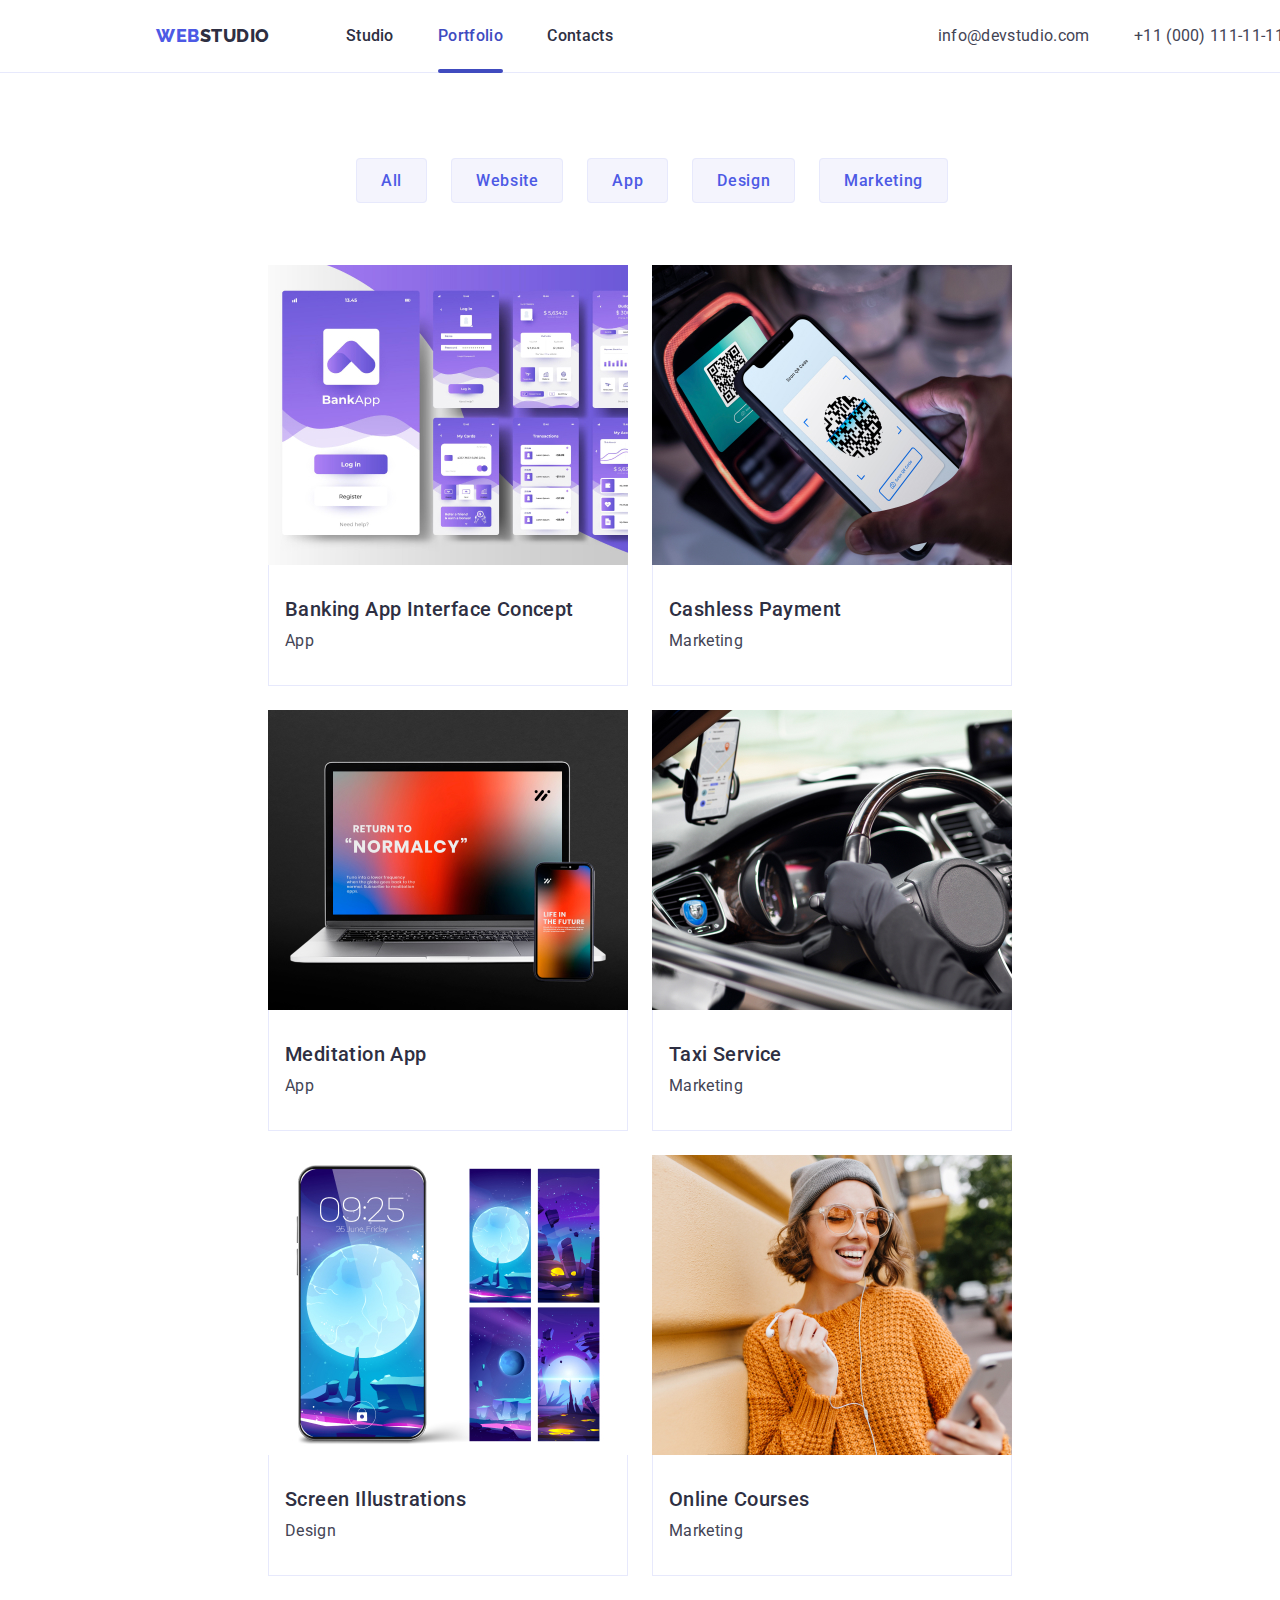
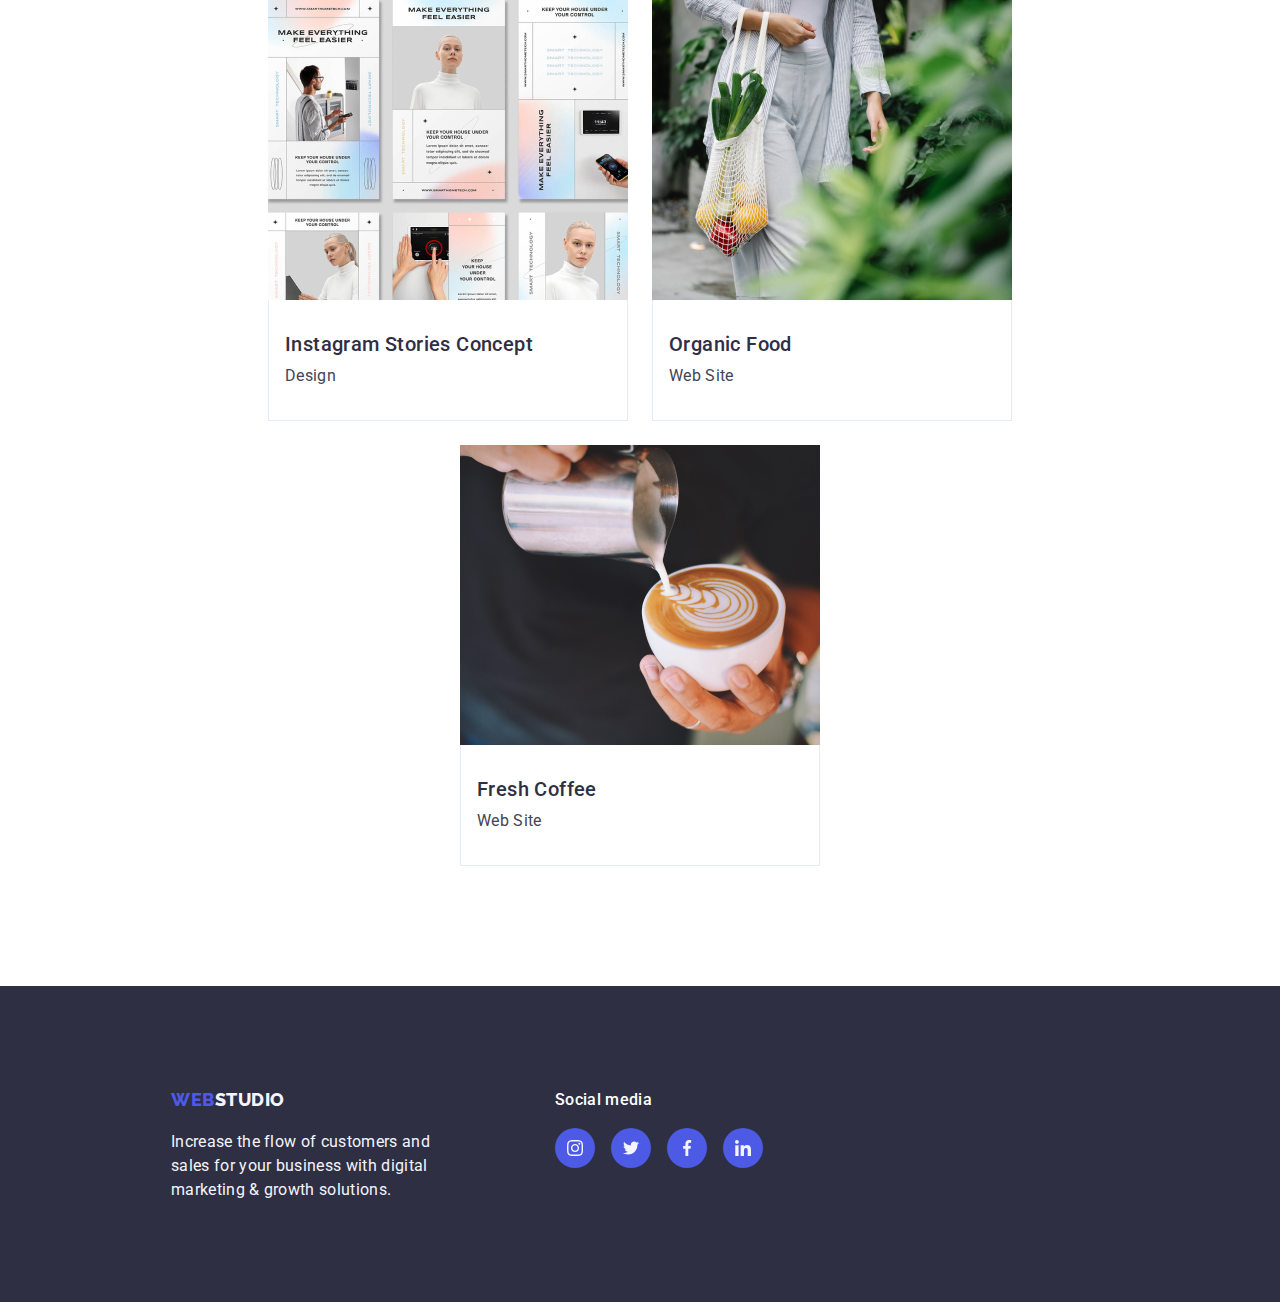
==== commit 6573c535: "filter button animation" ====
--- a/portfolio.html
+++ b/portfolio.html
@@ -50,20 +50,32 @@
       <!-- Filters -->
       <section>
         <ul class="filter">
-          <li>
-            <button type="button">All</button>
-          </li>
-          <li>
-            <button type="button">Website</button>
-          </li>
-          <li>
-            <button type="button">App</button>
-          </li>
-          <li>
-            <button type="button">Design</button>
-          </li>
-          <li>
-            <button type="button">Marketing</button>
+          <li class="filter-list">
+              <button type="button">
+                <a href="#">All</a>
+              </button>
+          </li>
+          <li class="filter-list">
+            <!-- <a href="#"> -->
+              <button type="button">
+                <a href="#">Website</a>
+              </button>
+            <!-- </a> -->
+          </li>
+          <li class="filter-list">
+              <button type="button">
+                <a href="#">App</a>
+              </button>
+          </li>
+          <li class="filter-list">
+              <button type="button">
+                <a href="#">Design</a>
+              </button>
+          </li>
+          <li class="filter-list">
+                <button type="button">
+                  <a href="#">Marketing</a>
+                </button>
           </li>
         </ul>
       </section>
@@ -236,6 +248,9 @@
       </ul>
     </div>
   </footer>
+
+  <script src="./js/modal.js"></script>
+
 </body>
 
 </html>--- a/css/styles.css
+++ b/css/styles.css
@@ -125,10 +125,15 @@
 
 .navigation-list .active {
   color: var(--ocean, #404bbf);
+  /* border-bottom: var(--ocean); */
+  /* width: 100%; */
+  /* height: 4px; */
+  /* border-radius: 2px; */
 }
 
 .navigation-list .active::after {
   content: "";
+  position: absolute;
   width: 100%;
   opacity: 1;
 }
@@ -138,39 +143,35 @@
   color: var(--navyblue, #2e2f42);
   font-weight: 500;
   position: relative;
-  transition-property: color background-color;
-  transition-duration: 2s;
-  transition-timing-function: cubic-bezier(0.4, 0, 0.2, 1);
-}
-
-.navigation-list a:hover,
-.navigation-list a:focus {
-  color: var(--ocean, #404bbf);
+  transition: ease-out 250ms;
 }
 
 .navigation-list a::after {
   content: "";
   width: 0px;
   height: 4px;
-  color: var(--ocean, #404bbf);
   background-color: var(--ocean);
   position: absolute;
   left: 0;
   bottom: -28px;
-  /* opacity: 0; */
-  /* transition-duration: 5s; */
-  /* transition-property: color background-color; */
-  /* transition-timing-function: scaleX(0), cubic-bezier(0.4, 0, 0.2, 1); */
+  opacity: 0;
+  transition: ease-out 250ms;
+  transition-timing-function: cubic-bezier(0.4, 0, 0.2, 1);
   pointer-events: none;
   border-radius: 2px;
+}
+
+.navigation-list a:hover,
+.navigation-list a:focus {
+  color: var(--ocean, #404bbf);
+
 }
 
 .navigation-list a:hover::after,
 .navigation-list a:focus::after {
   opacity: 1;
   width: 100%;
-
-
+  background-color: var(--ocean);
 }
 
 .address-section {
@@ -189,35 +190,33 @@
   text-decoration: none;
   margin-right: 40px;
   position: relative;
-  /* transition-timing-function: ease-out, cubic-bezier(0.4, 0, 0.2, 1); */
-  /* transition: 250ms; */
-}
-
-.address-section a:hover,
-.address-section a:focus {
-  color: var(--ocean, #404bbf);
-
+  transition: ease-out 250ms;
 }
 
 .address-section a::after {
   content: "";
   width: 0px;
   height: 4px;
-  color: var(--ocean, #404bbf);
-  background-color: var(--ocean);
   position: absolute;
   left: 0;
   bottom: -28px;
   opacity: 0;
-  transition: 250ms;
-  transition-timing-function: ease-out, cubic-bezier(0.4, 0, 0.2, 1);
+  /* transition: ease-out 1s; */
+  transition-timing-function: cubic-bezier(0.4, 0, 0.2, 1);
   pointer-events: none;
+  border-radius: 2px;
+}
+
+.address-section a:hover,
+.address-section a:focus {
+  color: var(--ocean, #404bbf);
 }
 
 .address-section a:hover::after,
 .address-section a:focus::after {
   opacity: 1;
   width: 100%;
+  /* background-color: var(--ocean); */
 }
 
 /* Hero container section  */
@@ -384,8 +383,9 @@
 .social-media-list-icon {
   background-color: var(--iris);
   border-radius: 50%;
-  transition-timing-function: ease-out, cubic-bezier(0.4, 0, 0.2, 1);
-  transition-duration: 250ms;
+  transition: ease-out 250ms;
+  transition-timing-function: cubic-bezier(0.4, 0, 0.2, 1);
+  /* transition-duration: 250ms; */
 }
 
 .social-media-list-icon:hover {
@@ -426,6 +426,8 @@
   border-radius: 4px;
   border: 1px solid var(--lightslate);
   fill: var(--lightslate);
+  transition: ease-out 250ms;
+  transition-timing-function: cubic-bezier(0.4, 0, 0.2, 1);
 }
 
 .customer-icon:hover {
@@ -445,23 +447,36 @@
   margin: 0;
 }
 
-.filter button {
+.filter-list button {
   cursor: pointer;
+  margin-left: 24px;
+  border-style: none;
+}
+
+.filter-list a {
+  color: var(--iris, #4d5ae5);
+  transition: ease-out, 2s;
+  transition-property: background-color;
+  background-color: #f4f4fd;
+  padding: 12px 24px;
+  border: 1px solid var(--cornflower, #e7e9fc);
   border-radius: 4px;
-  border: 1px solid var(--cornflower, #e7e9fc);
-  background: var(--cloud, #f4f4fd);
-  padding: 12px 24px;
-  margin-left: 24px;
-  text-align: center;
   color: var(--iris, #4d5ae5);
   font-family: "Roboto", sans-serif;
   font-size: 16px;
   font-weight: 500;
   line-height: 1.5rem;
   letter-spacing: 0.64px;
-}
-
-.filter button:hover {
+  text-decoration: none;
+}
+
+.filter-list a::after {
+  content: " ";
+  /* display: block; */
+  transition: transform;
+}
+
+.filter-list a:hover {
   color: var(--white, #fff);
   border-radius: 4px;
   background: var(--ocean, #404bbf);
@@ -469,6 +484,10 @@
     0px 2px 1px 0px rgba(0, 0, 0, 0.08), 0px 3px 1px 0px rgba(0, 0, 0, 0.1);
 }
 
+.filter-list a:hover::after {
+  transform: scaleX(2);
+}
+
 .section-card {
   padding-bottom: 120px;
 }
@@ -480,7 +499,7 @@
 .card-list {
   cursor: pointer;
   background: var(--WHITE, #FFF);
-  /* transition: box-shadow var(--transition-duration) var(--hover-timing); */
+  transition: box-shadow var(--transition-duration) var(--hover-timing);
 }
 
 .card-list:hover {
@@ -614,9 +633,10 @@
 }
 
 .footer-media-list-icon {
-  align-items: center;
   border-radius: 50%;
   background-color: var(--iris);
+  transition: ease-out 250ms;
+  transition-timing-function: cubic-bezier(0.4, 0, 0.2, 1);
 }
 
 .footer-media-list-icon:hover {
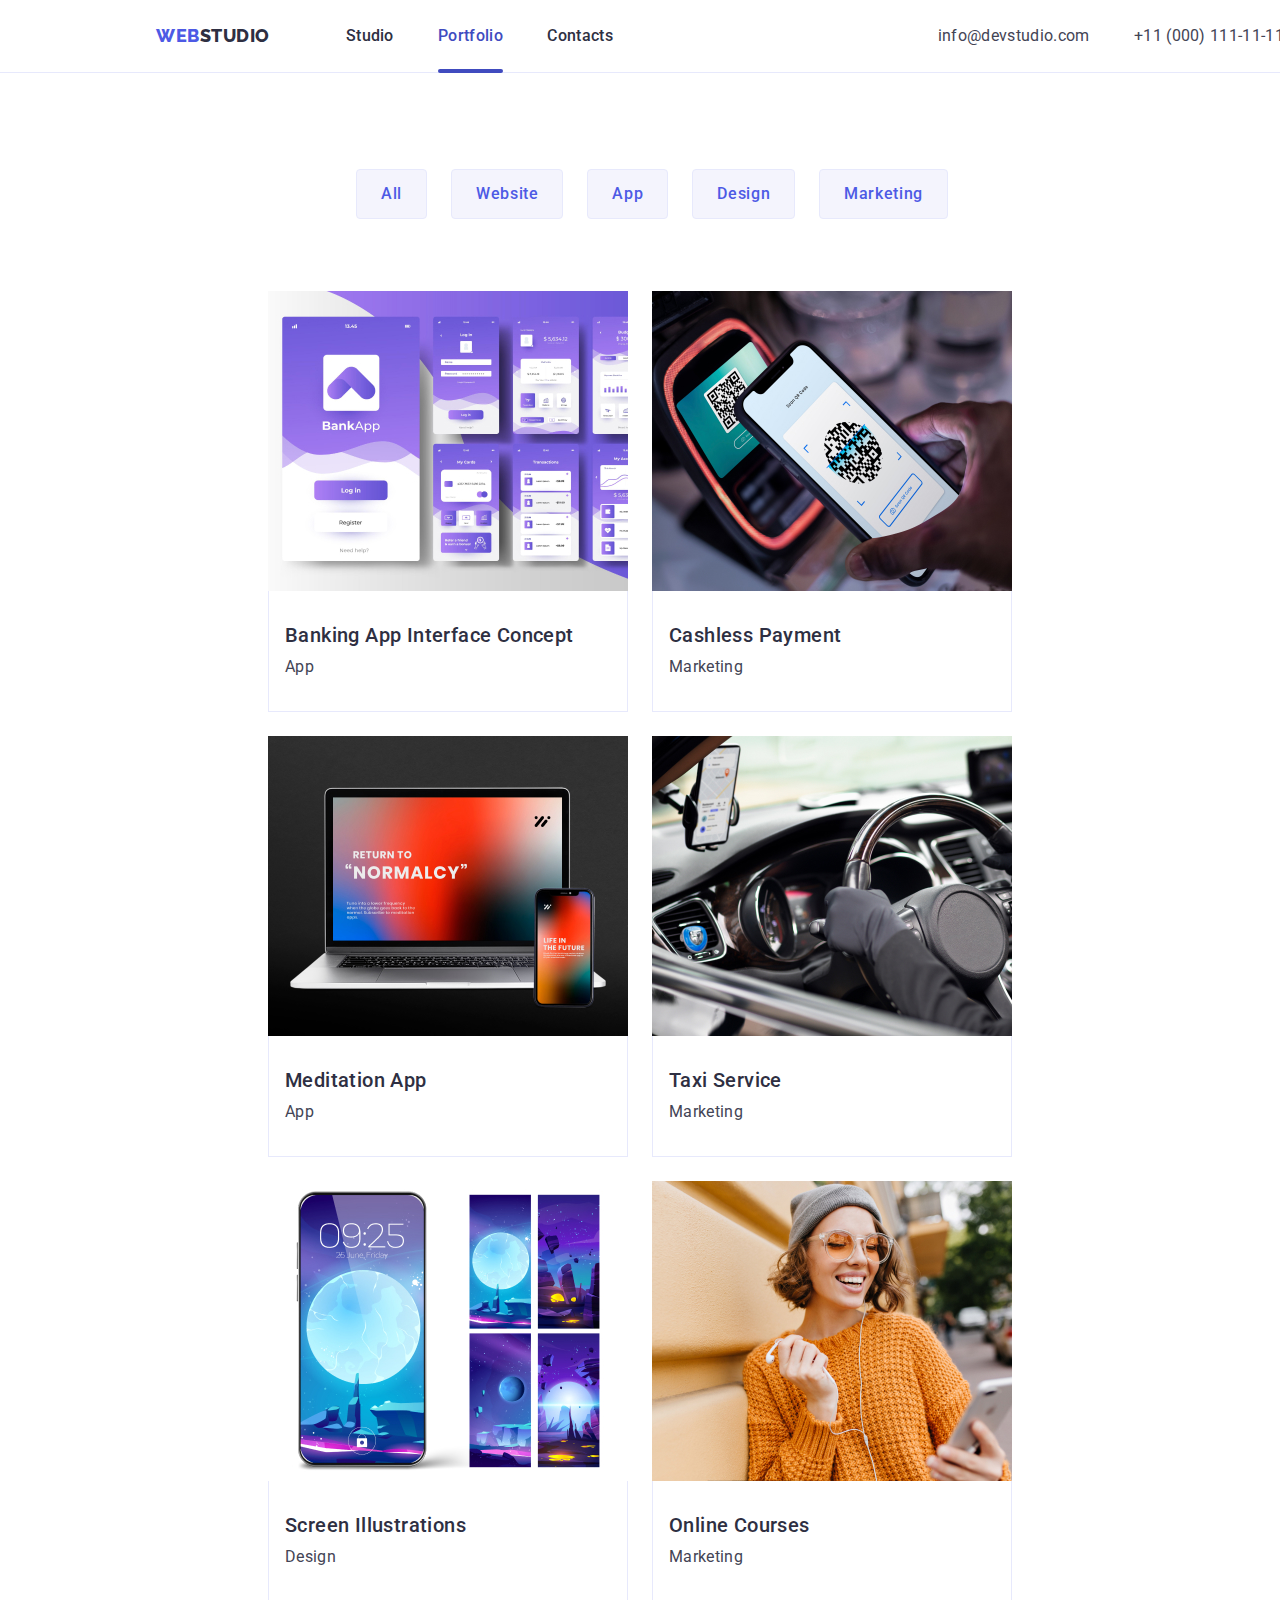
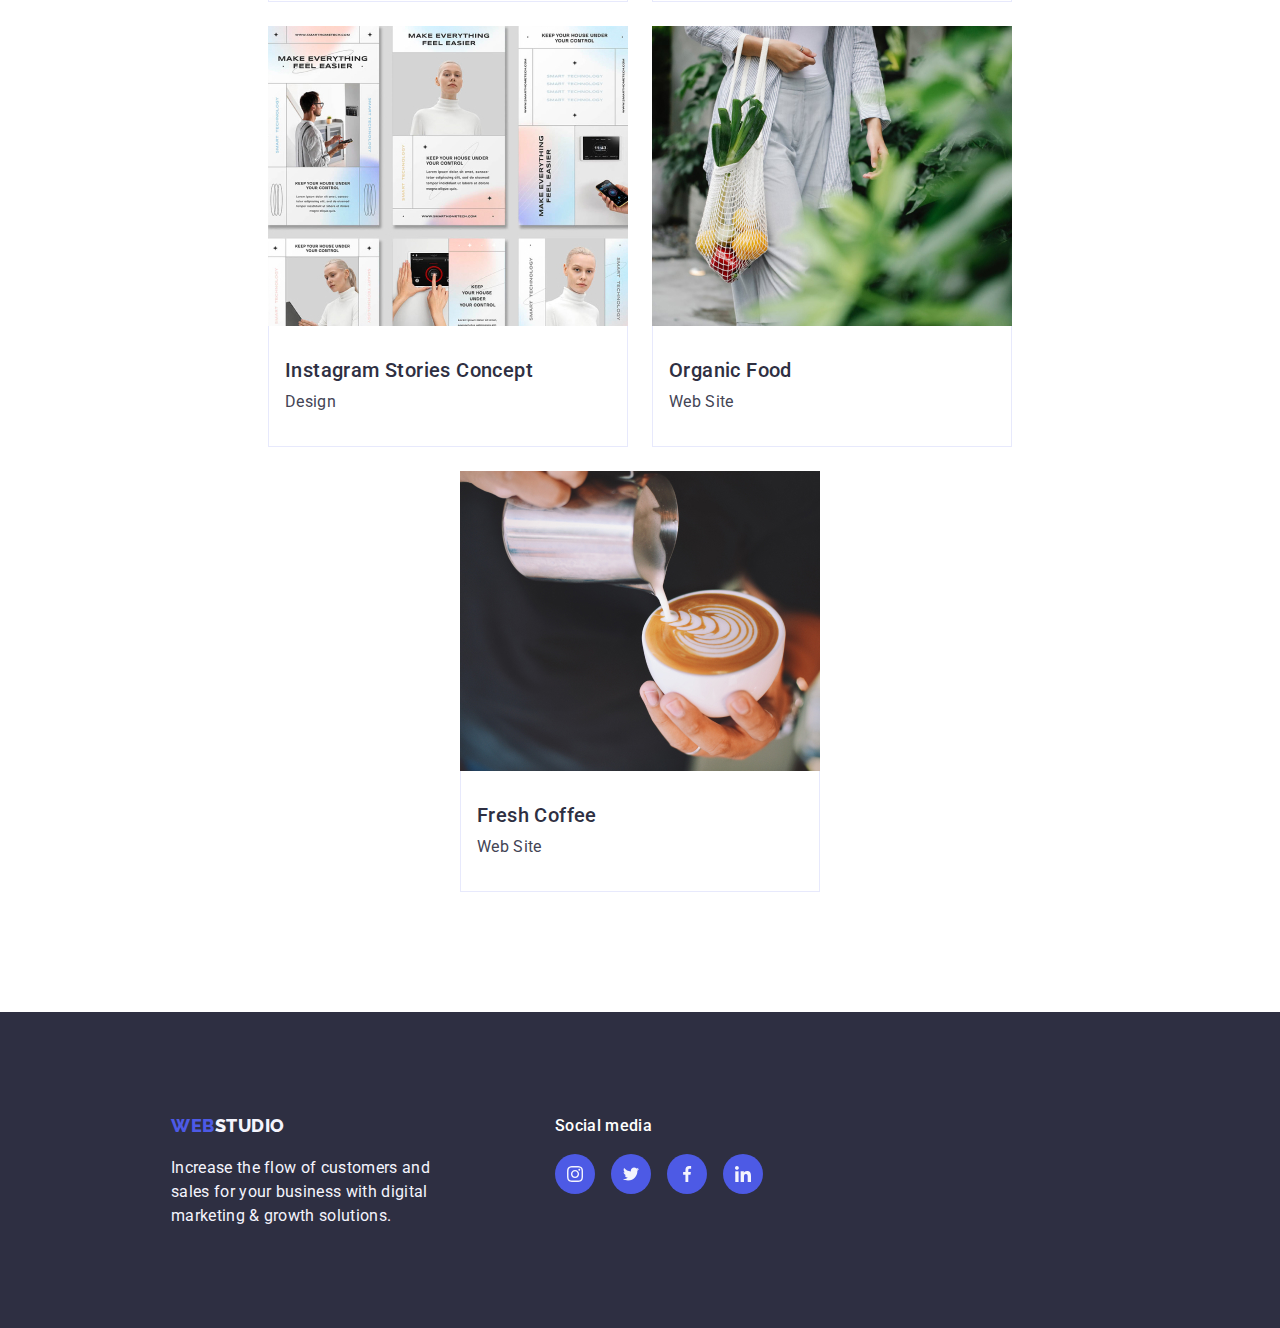
==== commit 8753836c: "styled filter button" ====
--- a/portfolio.html
+++ b/portfolio.html
@@ -51,31 +51,21 @@
       <section>
         <ul class="filter">
           <li class="filter-list">
-              <button type="button">
-                <a href="#">All</a>
-              </button>
-          </li>
-          <li class="filter-list">
-            <!-- <a href="#"> -->
-              <button type="button">
-                <a href="#">Website</a>
-              </button>
-            <!-- </a> -->
-          </li>
-          <li class="filter-list">
-              <button type="button">
-                <a href="#">App</a>
-              </button>
-          </li>
-          <li class="filter-list">
-              <button type="button">
-                <a href="#">Design</a>
-              </button>
-          </li>
-          <li class="filter-list">
-                <button type="button">
-                  <a href="#">Marketing</a>
-                </button>
+            <button type="button">
+              All
+            </button>
+          </li>
+          <li class="filter-list">
+            <button type="button">Website</button>
+          </li>
+          <li class="filter-list">
+            <button type="button">App</button>
+          </li>
+          <li class="filter-list">
+            <button type="button">Design</button>
+          </li>
+          <li class="filter-list">
+            <button type="button">Marketing</button>
           </li>
         </ul>
       </section>
@@ -203,7 +193,6 @@
                 <h3>Fresh Coffee</h3>
                 <p>Web Site</p>
               </div>
-
             </li>
           </ul>
         </div>
@@ -249,7 +238,7 @@
     </div>
   </footer>
 
-  <script src="./js/modal.js"></script>
+  <!-- <script src="./js/modal.js"></script> -->
 
 </body>
 
--- a/css/styles.css
+++ b/css/styles.css
@@ -451,13 +451,10 @@
   cursor: pointer;
   margin-left: 24px;
   border-style: none;
-}
-
-.filter-list a {
   color: var(--iris, #4d5ae5);
-  transition: ease-out, 2s;
-  transition-property: background-color;
-  background-color: #f4f4fd;
+  /* transition: ease-out, 2s; */
+  transition-property: background, color, box-shadow, border;
+  background: #f4f4fd;
   padding: 12px 24px;
   border: 1px solid var(--cornflower, #e7e9fc);
   border-radius: 4px;
@@ -468,15 +465,18 @@
   line-height: 1.5rem;
   letter-spacing: 0.64px;
   text-decoration: none;
-}
-
-.filter-list a::after {
+  transition-property: color, background, box-shadow, border;
+  transition-duration: 250ms;
+  transition-timing-function: cubic-bezier(0.4, 0, 0.2, 1);
+}
+
+.filter-list button::after {
   content: " ";
   /* display: block; */
-  transition: transform;
-}
-
-.filter-list a:hover {
+  /* transition: transform; */
+}
+
+.filter-list button:hover {
   color: var(--white, #fff);
   border-radius: 4px;
   background: var(--ocean, #404bbf);
@@ -499,7 +499,7 @@
 .card-list {
   cursor: pointer;
   background: var(--WHITE, #FFF);
-  transition: box-shadow var(--transition-duration) var(--hover-timing);
+  transition: box-shadow 250ms, border cubic-bezier(0.4, 0, 0.2, 1);
 }
 
 .card-list:hover {
@@ -525,7 +525,8 @@
   text-align: left;
   align-items: center;
   display: flex;
-  /* transition: transform var(--transition-duration) var(--hover-timing); */
+  transition-duration: 250ms;
+  transition-timing-function: cubic-bezier(0.4, 0, 0.2, 1);
   transform: translateY(100%);
   will-change: transform;
 }
@@ -664,16 +665,17 @@
   left: 0px;
   pointer-events: auto;
   opacity: 1;
-  transition-property: visibility, opacity, transform;
+  transition-property: visibility, opacity, transform, width;
   transition-duration: 250ms;
-  transform: none;
+  transform: rotate(360deg);
+
 }
 
 .modal.is-hidden {
   visibility: hidden;
   opacity: 0;
   pointer-events: auto;
-  transform: translateY(20px);
+  transform: translateY(30px);
 }
 
 .modal-content {
@@ -686,15 +688,18 @@
 }
 
 .modal-close {
-  display: flex;
-  /* align-items: center; */
   justify-content: center;
-  /* background-color: var(--CORNFLOWER); */
+  stroke: rgba(46, 47, 66, 1);
   border: 0px;
   border-radius: 12px;
   width: 24px;
   height: 24px;
   position: absolute;
-  left: 100%;
-  top: 0px;
+  right: 24px;
+  top: 24px;
+  transition-duration: 250ms;
+}
+
+.modal-close:hover {
+  opacity: 0.5;
 }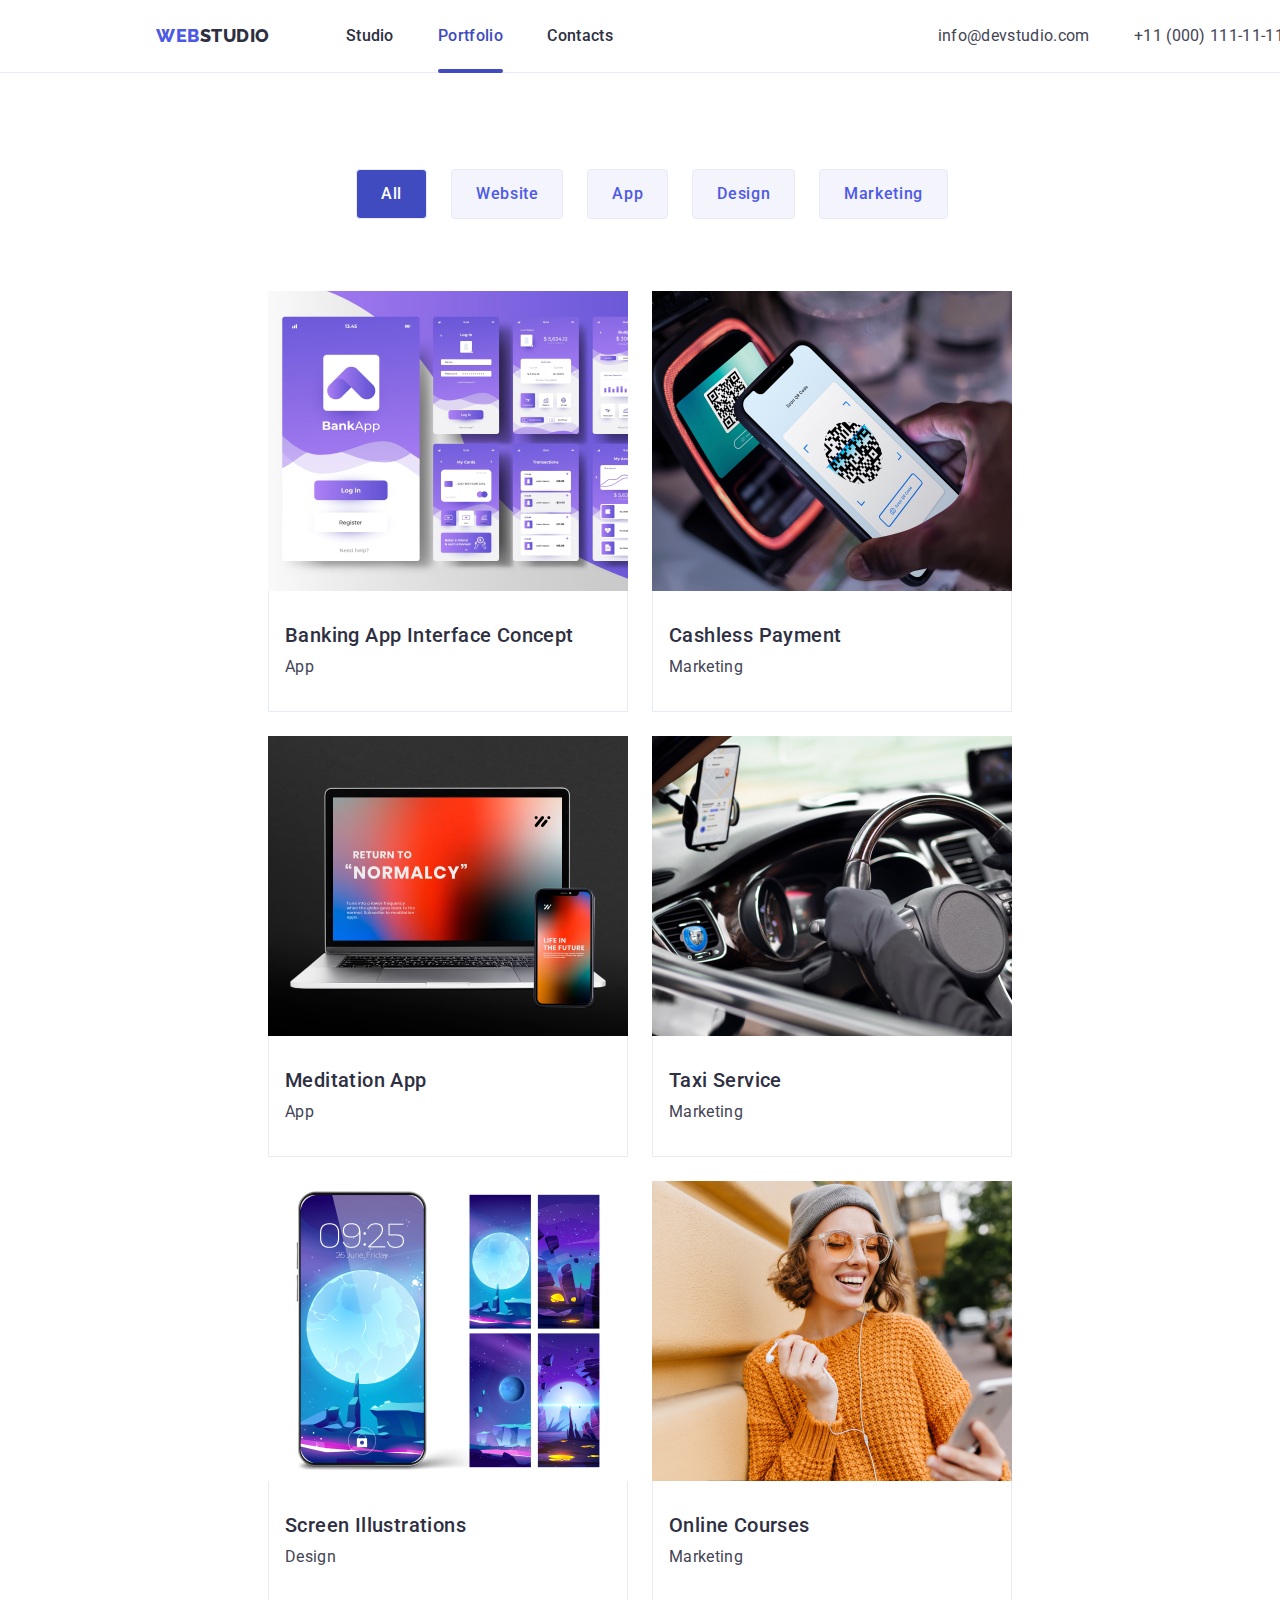
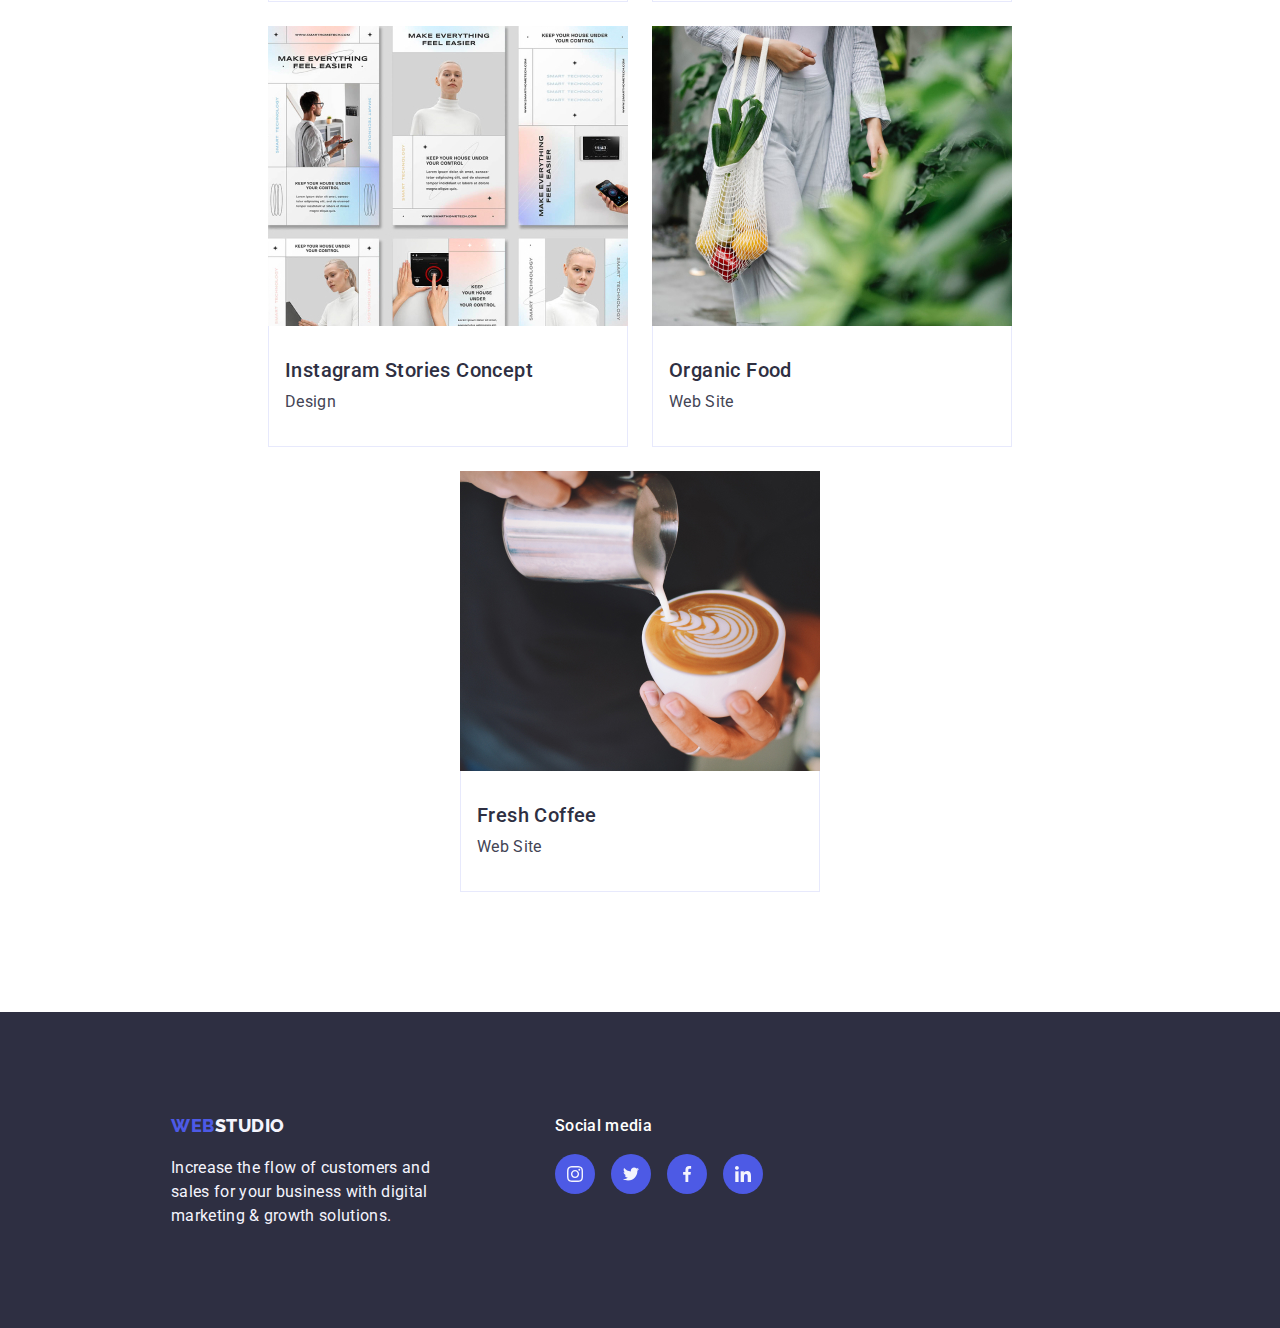
==== commit 973f2d77: "added transitions" ====
--- a/portfolio.html
+++ b/portfolio.html
@@ -51,9 +51,7 @@
       <section>
         <ul class="filter">
           <li class="filter-list">
-            <button type="button">
-              All
-            </button>
+            <button class="active" type="button">All</button>
           </li>
           <li class="filter-list">
             <button type="button">Website</button>
--- a/css/styles.css
+++ b/css/styles.css
@@ -262,6 +262,7 @@
   padding: 16px 32px;
   text-transform: capitalize;
   left: 636px;
+  transition: background-color 250ms cubic-bezier(0.4, 0, 0.2, 1);
 }
 
 .hero-button:hover {
@@ -452,8 +453,6 @@
   margin-left: 24px;
   border-style: none;
   color: var(--iris, #4d5ae5);
-  /* transition: ease-out, 2s; */
-  transition-property: background, color, box-shadow, border;
   background: #f4f4fd;
   padding: 12px 24px;
   border: 1px solid var(--cornflower, #e7e9fc);
@@ -465,7 +464,7 @@
   line-height: 1.5rem;
   letter-spacing: 0.64px;
   text-decoration: none;
-  transition-property: color, background, box-shadow, border;
+  transition-property: color, background-color, box-shadow, border;
   transition-duration: 250ms;
   transition-timing-function: cubic-bezier(0.4, 0, 0.2, 1);
 }
@@ -487,7 +486,10 @@
 .filter-list a:hover::after {
   transform: scaleX(2);
 }
-
+.filter-list .active {
+  background: var(--ocean, #404bbf);
+  color: var(--white, #fff);
+}
 .section-card {
   padding-bottom: 120px;
 }
